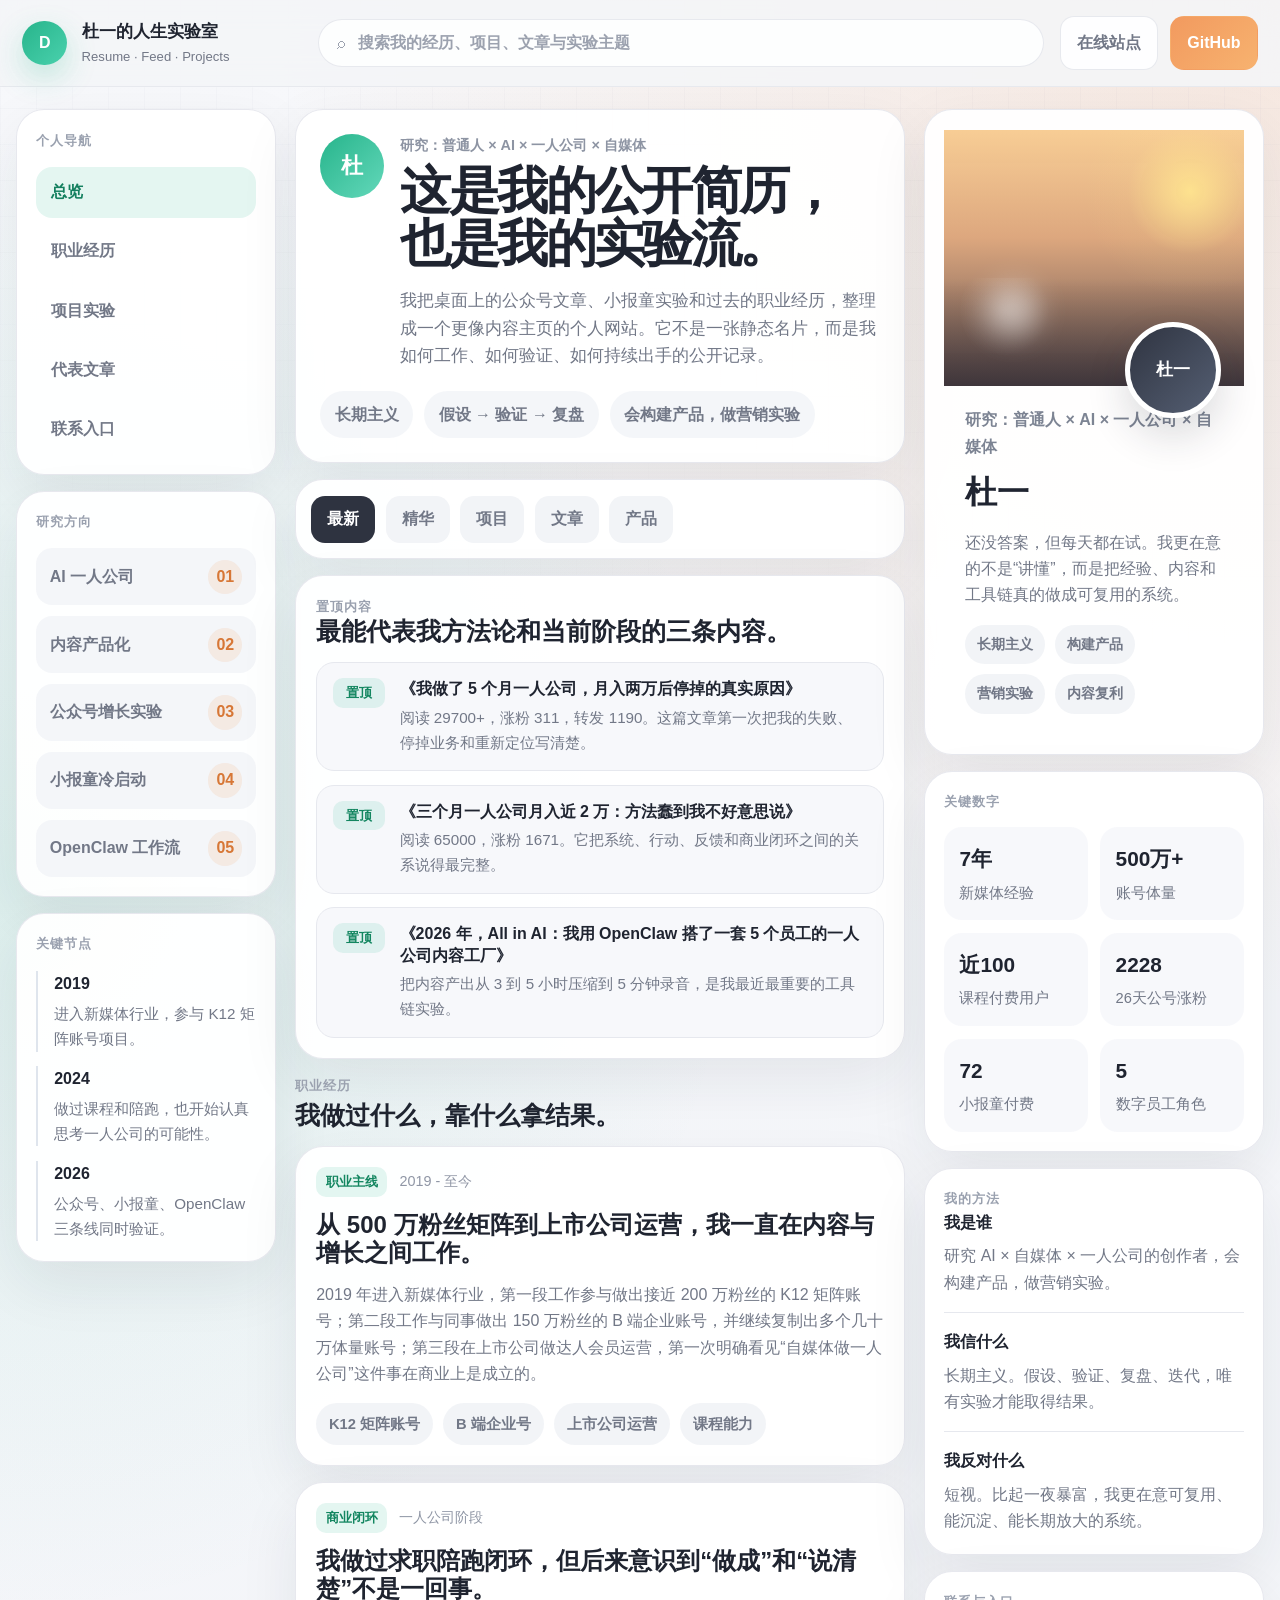
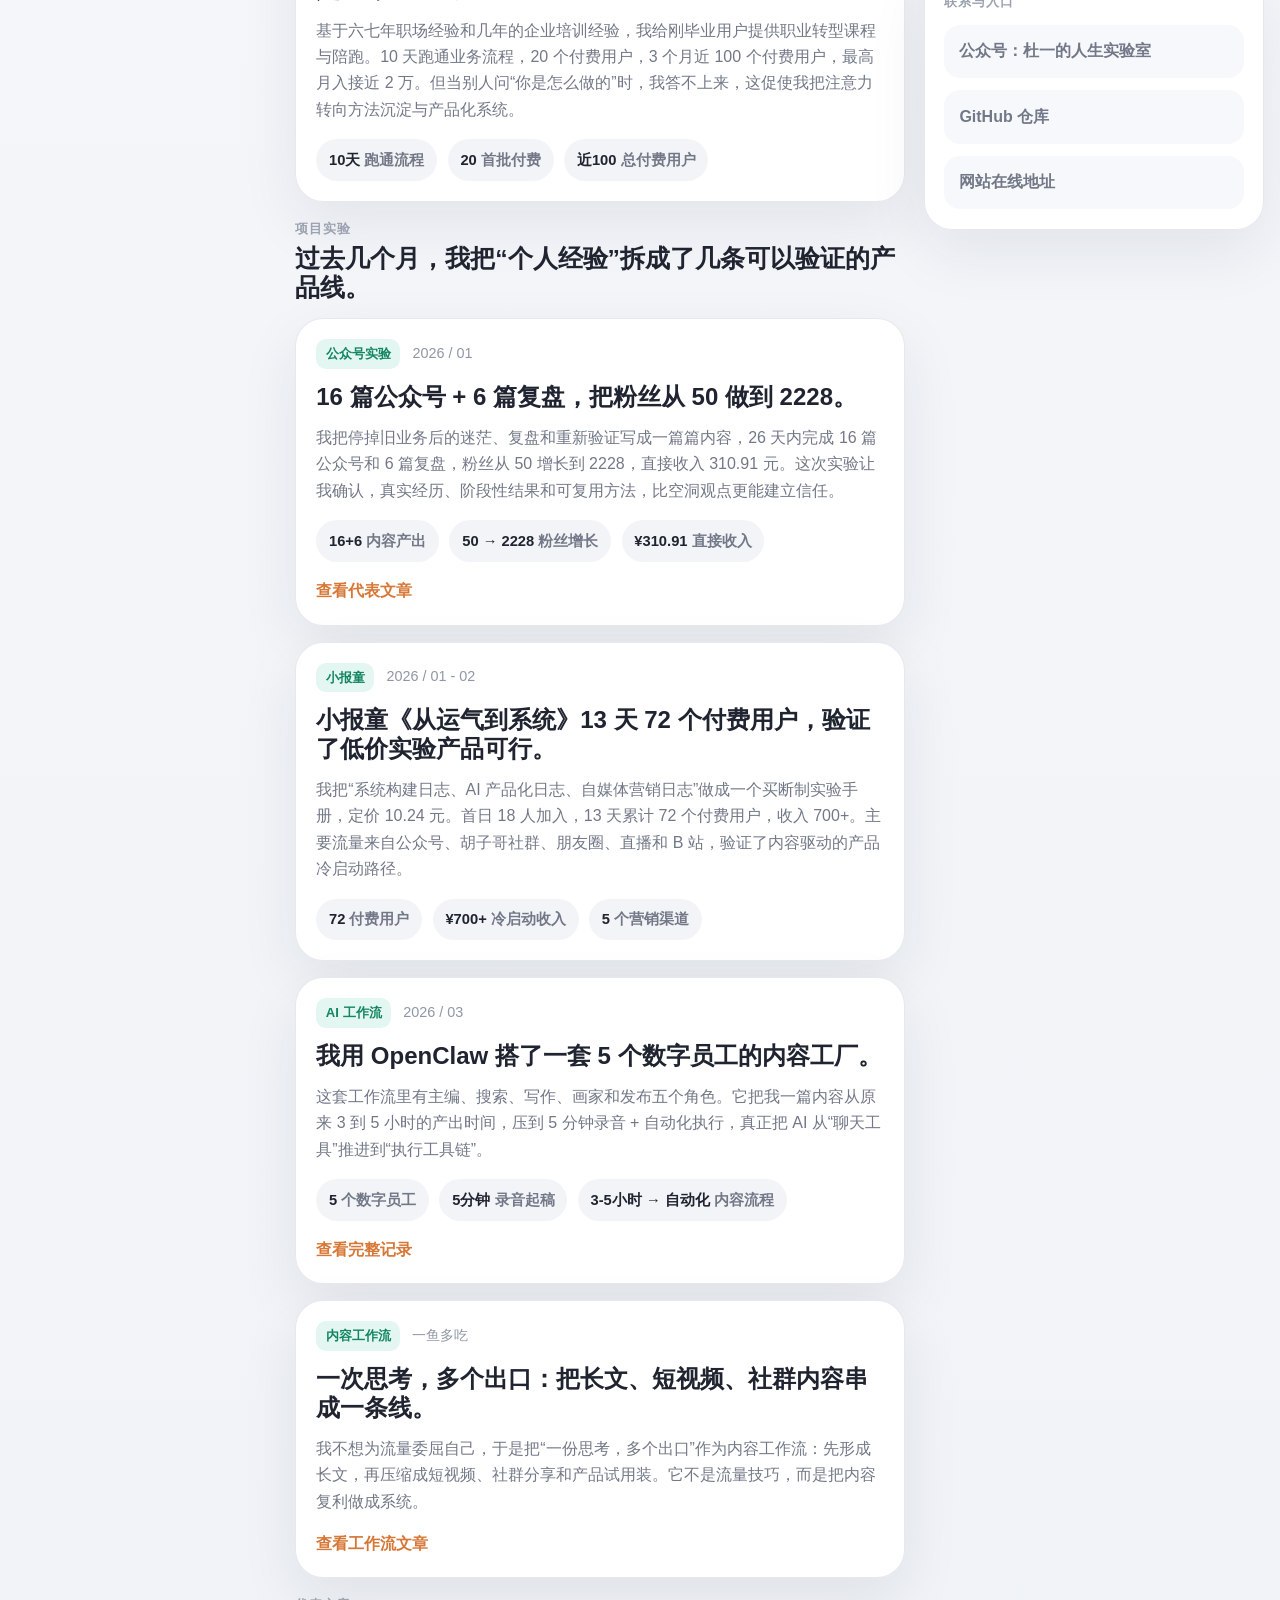
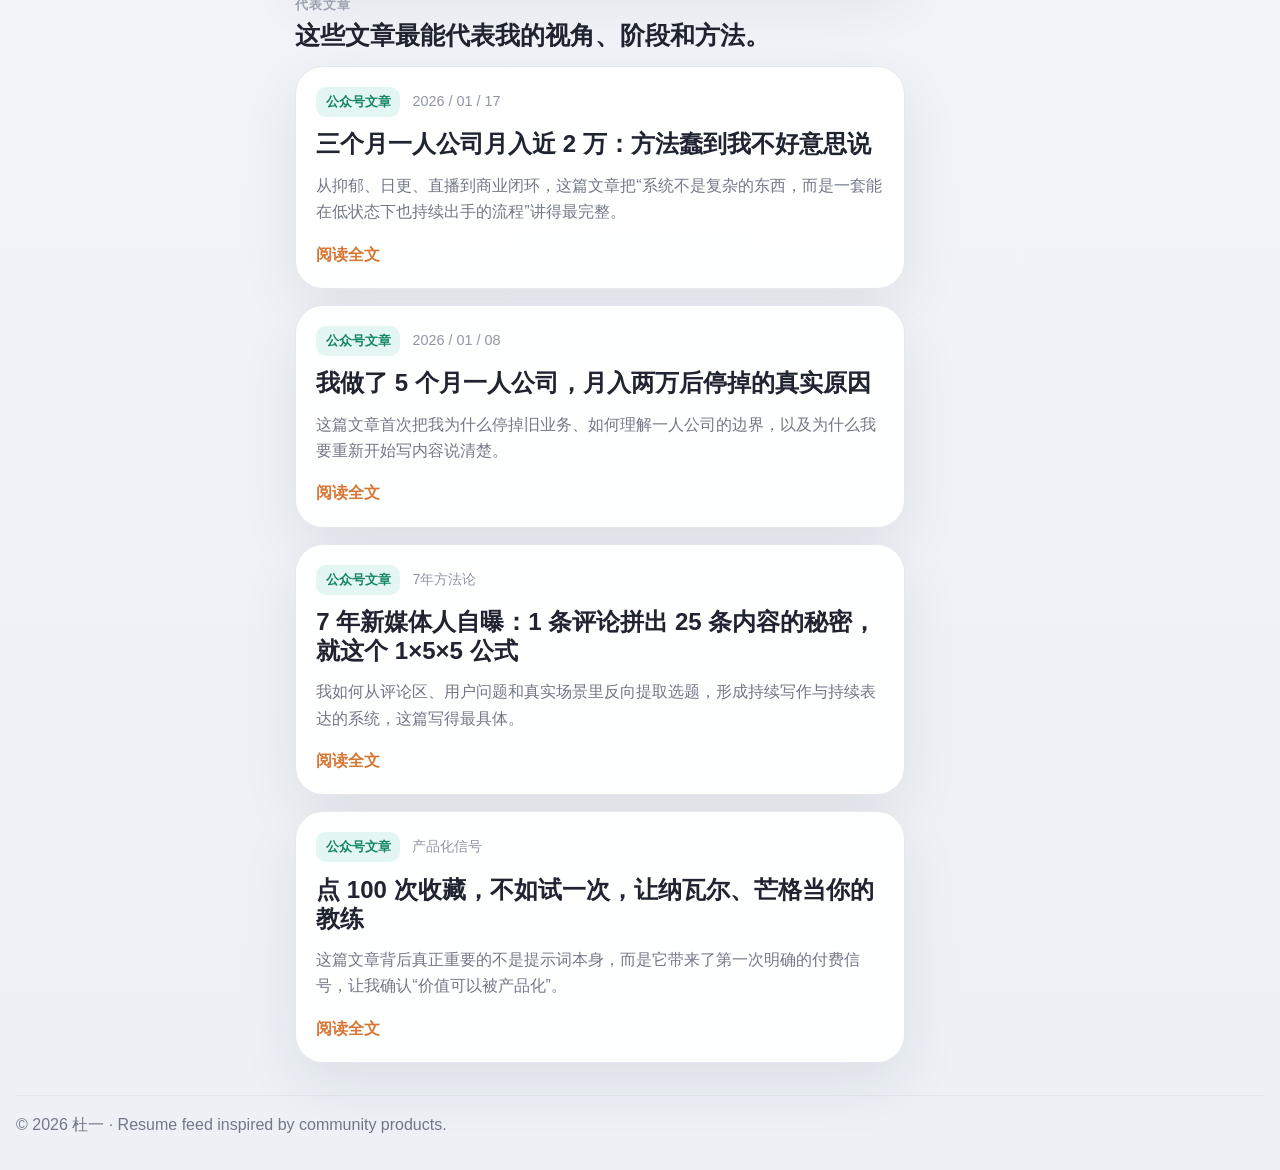
==== index.html @ 991aa6e3 "Fix dead UI interactions" ====
<!DOCTYPE html>
<html lang="zh-CN">
  <head>
    <meta charset="UTF-8" />
    <meta name="viewport" content="width=device-width, initial-scale=1.0" />
    <meta
      name="description"
      content="杜一的个人简历网站：7年新媒体经验，做过500万粉丝矩阵和企业账号，持续研究 AI、自媒体、一人公司与产品化实验。"
    />
    <meta name="theme-color" content="#f4f5f7" />
    <title>杜一 | 个人简历网站</title>
    <link rel="icon" type="image/svg+xml" href="./favicon.svg" />
    <link rel="stylesheet" href="./styles.css" />
  </head>
  <body>
    <div class="site-shell">
      <header class="topbar">
        <a class="brand" href="#overview">
          <span class="brand-mark">D</span>
          <span class="brand-copy">
            <strong>杜一的人生实验室</strong>
            <small>Resume · Feed · Projects</small>
          </span>
        </a>

        <label class="search-shell" for="site-search">
          <span class="search-icon" aria-hidden="true">⌕</span>
          <input
            id="site-search"
            type="search"
            placeholder="搜索我的经历、项目、文章与实验主题"
            aria-label="搜索我的经历、项目、文章与实验主题"
          />
          <button class="search-reset" id="search-reset" type="button" hidden>
            清空
          </button>
        </label>

        <div class="topbar-actions">
          <a
            href="https://a1437707640-ui.github.io/duyi-personal-website/"
            target="_blank"
            rel="noreferrer"
            >在线站点</a
          >
          <a
            href="https://github.com/a1437707640-ui/duyi-personal-website"
            target="_blank"
            rel="noreferrer"
            >GitHub</a
          >
        </div>
      </header>

      <div class="workspace">
        <aside class="sidebar sidebar-left">
          <section class="panel reveal">
            <p class="panel-label">个人导航</p>
            <nav class="side-nav" aria-label="站点导航">
              <a class="sidebar-link is-active" href="#overview">总览</a>
              <a class="sidebar-link" href="#experience">职业经历</a>
              <a class="sidebar-link" href="#projects">项目实验</a>
              <a class="sidebar-link" href="#writing">代表文章</a>
              <a class="sidebar-link" href="#contact">联系入口</a>
            </nav>
          </section>

          <section class="panel reveal">
            <p class="panel-label">研究方向</p>
            <ul class="topic-list">
              <li>
                <button class="topic-button" data-topic-query="AI 一人公司" data-scroll-target="#projects" type="button">
                  <span>AI 一人公司</span><b>01</b>
                </button>
              </li>
              <li>
                <button class="topic-button" data-topic-query="产品化" data-scroll-target="#projects" type="button">
                  <span>内容产品化</span><b>02</b>
                </button>
              </li>
              <li>
                <button class="topic-button" data-topic-query="公众号" data-scroll-target="#projects" type="button">
                  <span>公众号增长实验</span><b>03</b>
                </button>
              </li>
              <li>
                <button class="topic-button" data-topic-query="小报童" data-scroll-target="#projects" type="button">
                  <span>小报童冷启动</span><b>04</b>
                </button>
              </li>
              <li>
                <button class="topic-button" data-topic-query="OpenClaw" data-scroll-target="#projects" type="button">
                  <span>OpenClaw 工作流</span><b>05</b>
                </button>
              </li>
            </ul>
          </section>

          <section class="panel reveal">
            <p class="panel-label">关键节点</p>
            <div class="mini-timeline">
              <article>
                <strong>2019</strong>
                <p>进入新媒体行业，参与 K12 矩阵账号项目。</p>
              </article>
              <article>
                <strong>2024</strong>
                <p>做过课程和陪跑，也开始认真思考一人公司的可能性。</p>
              </article>
              <article>
                <strong>2026</strong>
                <p>公众号、小报童、OpenClaw 三条线同时验证。</p>
              </article>
            </div>
          </section>
        </aside>

        <main class="main-feed">
          <section class="panel composer reveal" id="overview">
            <div class="composer-head">
              <div class="avatar avatar-primary">杜</div>
              <div class="composer-copy">
                <p class="eyebrow">研究：普通人 × AI × 一人公司 × 自媒体</p>
                <h1>这是我的公开简历，也是我的实验流。</h1>
                <p>
                  我把桌面上的公众号文章、小报童实验和过去的职业经历，整理成一个更像内容主页的个人网站。它不是一张静态名片，而是我如何工作、如何验证、如何持续出手的公开记录。
                </p>
              </div>
            </div>

            <div class="composer-toolbar">
              <button class="toolbar-pill" data-quick-query="长期主义" data-scroll-target="#writing" type="button">
                长期主义
              </button>
              <button class="toolbar-pill" data-quick-query="验证" data-scroll-target="#projects" type="button">
                假设 → 验证 → 复盘
              </button>
              <button class="toolbar-pill" data-quick-query="产品" data-scroll-target="#projects" type="button">
                会构建产品，做营销实验
              </button>
            </div>
          </section>

          <section class="panel filter-bar reveal">
            <button class="filter-chip is-active" data-filter-button data-filter="all" type="button">
              最新
            </button>
            <button class="filter-chip" data-filter-button data-filter="featured" type="button">
              精华
            </button>
            <button class="filter-chip" data-filter-button data-filter="project" type="button">
              项目
            </button>
            <button class="filter-chip" data-filter-button data-filter="article" type="button">
              文章
            </button>
            <button class="filter-chip" data-filter-button data-filter="product" type="button">
              产品
            </button>
          </section>

          <section class="panel pinned-board reveal">
            <div class="panel-heading">
              <div>
                <p class="panel-label">置顶内容</p>
                <h2>最能代表我方法论和当前阶段的三条内容。</h2>
              </div>
            </div>

            <div class="pin-list">
              <a
                class="pin-row"
                href="https://mp.weixin.qq.com/s/i9m7jT6T8XKuOSrhxk06pw"
                target="_blank"
                rel="noreferrer"
              >
                <span class="pin-badge">置顶</span>
                <div>
                  <strong>《我做了 5 个月一人公司，月入两万后停掉的真实原因》</strong>
                  <p>阅读 29700+，涨粉 311，转发 1190。这篇文章第一次把我的失败、停掉业务和重新定位写清楚。</p>
                </div>
              </a>

              <a
                class="pin-row"
                href="https://mp.weixin.qq.com/s/xvyIJKt2i-87bAT9lMDu5A"
                target="_blank"
                rel="noreferrer"
              >
                <span class="pin-badge">置顶</span>
                <div>
                  <strong>《三个月一人公司月入近 2 万：方法蠢到我不好意思说》</strong>
                  <p>阅读 65000，涨粉 1671。它把系统、行动、反馈和商业闭环之间的关系说得最完整。</p>
                </div>
              </a>

              <a
                class="pin-row"
                href="https://mp.weixin.qq.com/s/NoUq1mS4khdOkOYky2TxLg"
                target="_blank"
                rel="noreferrer"
              >
                <span class="pin-badge">置顶</span>
                <div>
                  <strong>《2026 年，All in AI：我用 OpenClaw 搭了一套 5 个员工的一人公司内容工厂》</strong>
                  <p>把内容产出从 3 到 5 小时压缩到 5 分钟录音，是我最近最重要的工具链实验。</p>
                </div>
              </a>
            </div>
          </section>

          <section class="feed-group reveal" id="experience">
            <div class="group-heading">
              <p class="panel-label">职业经历</p>
              <h2>我做过什么，靠什么拿结果。</h2>
            </div>

            <article class="panel feed-card" data-track="featured project">
              <div class="feed-meta">
                <span class="feed-type">职业主线</span>
                <span>2019 - 至今</span>
              </div>
              <h3>从 500 万粉丝矩阵到上市公司运营，我一直在内容与增长之间工作。</h3>
              <p>
                2019 年进入新媒体行业，第一段工作参与做出接近 200 万粉丝的 K12 矩阵账号；第二段工作与同事做出 150 万粉丝的 B 端企业账号，并继续复制出多个几十万体量账号；第三段在上市公司做达人会员运营，第一次明确看见“自媒体做一人公司”这件事在商业上是成立的。
              </p>
              <div class="feed-tags">
                <span>K12 矩阵账号</span>
                <span>B 端企业号</span>
                <span>上市公司运营</span>
                <span>课程能力</span>
              </div>
            </article>

            <article class="panel feed-card" data-track="project">
              <div class="feed-meta">
                <span class="feed-type">商业闭环</span>
                <span>一人公司阶段</span>
              </div>
              <h3>我做过求职陪跑闭环，但后来意识到“做成”和“说清楚”不是一回事。</h3>
              <p>
                基于六七年职场经验和几年的企业培训经验，我给刚毕业用户提供职业转型课程与陪跑。10 天跑通业务流程，20 个付费用户，3 个月近 100 个付费用户，最高月入接近 2 万。但当别人问“你是怎么做的”时，我答不上来，这促使我把注意力转向方法沉淀与产品化系统。
              </p>
              <div class="feed-stats">
                <span><strong>10天</strong> 跑通流程</span>
                <span><strong>20</strong> 首批付费</span>
                <span><strong>近100</strong> 总付费用户</span>
              </div>
            </article>
          </section>

          <section class="feed-group reveal" id="projects">
            <div class="group-heading">
              <p class="panel-label">项目实验</p>
              <h2>过去几个月，我把“个人经验”拆成了几条可以验证的产品线。</h2>
            </div>

            <article class="panel feed-card" data-track="featured project article">
              <div class="feed-meta">
                <span class="feed-type">公众号实验</span>
                <span>2026 / 01</span>
              </div>
              <h3>16 篇公众号 + 6 篇复盘，把粉丝从 50 做到 2228。</h3>
              <p>
                我把停掉旧业务后的迷茫、复盘和重新验证写成一篇篇内容，26 天内完成 16 篇公众号和 6 篇复盘，粉丝从 50 增长到 2228，直接收入 310.91 元。这次实验让我确认，真实经历、阶段性结果和可复用方法，比空洞观点更能建立信任。
              </p>
              <div class="feed-stats">
                <span><strong>16+6</strong> 内容产出</span>
                <span><strong>50 → 2228</strong> 粉丝增长</span>
                <span><strong>¥310.91</strong> 直接收入</span>
              </div>
              <a
                class="feed-link"
                href="https://mp.weixin.qq.com/s/i9m7jT6T8XKuOSrhxk06pw"
                target="_blank"
                rel="noreferrer"
                >查看代表文章</a
              >
            </article>

            <article class="panel feed-card" data-track="featured product">
              <div class="feed-meta">
                <span class="feed-type">小报童</span>
                <span>2026 / 01 - 02</span>
              </div>
              <h3>小报童《从运气到系统》13 天 72 个付费用户，验证了低价实验产品可行。</h3>
              <p>
                我把“系统构建日志、AI 产品化日志、自媒体营销日志”做成一个买断制实验手册，定价 10.24 元。首日 18 人加入，13 天累计 72 个付费用户，收入 700+。主要流量来自公众号、胡子哥社群、朋友圈、直播和 B 站，验证了内容驱动的产品冷启动路径。
              </p>
              <div class="feed-stats">
                <span><strong>72</strong> 付费用户</span>
                <span><strong>¥700+</strong> 冷启动收入</span>
                <span><strong>5</strong> 个营销渠道</span>
              </div>
            </article>

            <article class="panel feed-card" data-track="featured project article">
              <div class="feed-meta">
                <span class="feed-type">AI 工作流</span>
                <span>2026 / 03</span>
              </div>
              <h3>我用 OpenClaw 搭了一套 5 个数字员工的内容工厂。</h3>
              <p>
                这套工作流里有主编、搜索、写作、画家和发布五个角色。它把我一篇内容从原来 3 到 5 小时的产出时间，压到 5 分钟录音 + 自动化执行，真正把 AI 从“聊天工具”推进到“执行工具链”。
              </p>
              <div class="feed-stats">
                <span><strong>5</strong> 个数字员工</span>
                <span><strong>5分钟</strong> 录音起稿</span>
                <span><strong>3-5小时 → 自动化</strong> 内容流程</span>
              </div>
              <a
                class="feed-link"
                href="https://mp.weixin.qq.com/s/NoUq1mS4khdOkOYky2TxLg"
                target="_blank"
                rel="noreferrer"
                >查看完整记录</a
              >
            </article>

            <article class="panel feed-card" data-track="project product article">
              <div class="feed-meta">
                <span class="feed-type">内容工作流</span>
                <span>一鱼多吃</span>
              </div>
              <h3>一次思考，多个出口：把长文、短视频、社群内容串成一条线。</h3>
              <p>
                我不想为流量委屈自己，于是把“一份思考，多个出口”作为内容工作流：先形成长文，再压缩成短视频、社群分享和产品试用装。它不是流量技巧，而是把内容复利做成系统。
              </p>
              <a
                class="feed-link"
                href="https://mp.weixin.qq.com/s/sfV489cPSneJwArecllS1g"
                target="_blank"
                rel="noreferrer"
                >查看工作流文章</a
              >
            </article>
          </section>

          <section class="feed-group reveal" id="writing">
            <div class="group-heading">
              <p class="panel-label">代表文章</p>
              <h2>这些文章最能代表我的视角、阶段和方法。</h2>
            </div>

            <article class="panel feed-card" data-track="featured article">
              <div class="feed-meta">
                <span class="feed-type">公众号文章</span>
                <span>2026 / 01 / 17</span>
              </div>
              <h3>三个月一人公司月入近 2 万：方法蠢到我不好意思说</h3>
              <p>
                从抑郁、日更、直播到商业闭环，这篇文章把“系统不是复杂的东西，而是一套能在低状态下也持续出手的流程”讲得最完整。
              </p>
              <a
                class="feed-link"
                href="https://mp.weixin.qq.com/s/xvyIJKt2i-87bAT9lMDu5A"
                target="_blank"
                rel="noreferrer"
                >阅读全文</a
              >
            </article>

            <article class="panel feed-card" data-track="article">
              <div class="feed-meta">
                <span class="feed-type">公众号文章</span>
                <span>2026 / 01 / 08</span>
              </div>
              <h3>我做了 5 个月一人公司，月入两万后停掉的真实原因</h3>
              <p>
                这篇文章首次把我为什么停掉旧业务、如何理解一人公司的边界，以及为什么我要重新开始写内容说清楚。
              </p>
              <a
                class="feed-link"
                href="https://mp.weixin.qq.com/s/i9m7jT6T8XKuOSrhxk06pw"
                target="_blank"
                rel="noreferrer"
                >阅读全文</a
              >
            </article>

            <article class="panel feed-card" data-track="article">
              <div class="feed-meta">
                <span class="feed-type">公众号文章</span>
                <span>7年方法论</span>
              </div>
              <h3>7 年新媒体人自曝：1 条评论拼出 25 条内容的秘密，就这个 1×5×5 公式</h3>
              <p>
                我如何从评论区、用户问题和真实场景里反向提取选题，形成持续写作与持续表达的系统，这篇写得最具体。
              </p>
              <a
                class="feed-link"
                href="https://mp.weixin.qq.com/s/Zw93iHwdf8JWBwF7Q0izQw"
                target="_blank"
                rel="noreferrer"
                >阅读全文</a
              >
            </article>

            <article class="panel feed-card" data-track="article product">
              <div class="feed-meta">
                <span class="feed-type">公众号文章</span>
                <span>产品化信号</span>
              </div>
              <h3>点 100 次收藏，不如试一次，让纳瓦尔、芒格当你的教练</h3>
              <p>
                这篇文章背后真正重要的不是提示词本身，而是它带来了第一次明确的付费信号，让我确认“价值可以被产品化”。
              </p>
              <a
                class="feed-link"
                href="https://mp.weixin.qq.com/s/RF3PVa05q0oej2JQ-hs0RA"
                target="_blank"
                rel="noreferrer"
                >阅读全文</a
              >
            </article>
          </section>
        </main>

        <aside class="sidebar sidebar-right">
          <section class="panel profile-card reveal">
            <div class="profile-cover">
              <div class="cover-glow"></div>
              <div class="cover-avatar">杜一</div>
            </div>

            <div class="profile-body">
              <p class="profile-meta">研究：普通人 × AI × 一人公司 × 自媒体</p>
              <h2>杜一</h2>
              <p class="profile-summary">
                还没答案，但每天都在试。我更在意的不是“讲懂”，而是把经验、内容和工具链真的做成可复用的系统。
              </p>

              <div class="profile-tags">
                <span>长期主义</span>
                <span>构建产品</span>
                <span>营销实验</span>
                <span>内容复利</span>
              </div>
            </div>
          </section>

          <section class="panel stats-card reveal">
            <p class="panel-label">关键数字</p>
            <div class="stats-grid">
              <article>
                <strong>7年</strong>
                <span>新媒体经验</span>
              </article>
              <article>
                <strong>500万+</strong>
                <span>账号体量</span>
              </article>
              <article>
                <strong>近100</strong>
                <span>课程付费用户</span>
              </article>
              <article>
                <strong>2228</strong>
                <span>26天公号涨粉</span>
              </article>
              <article>
                <strong>72</strong>
                <span>小报童付费</span>
              </article>
              <article>
                <strong>5</strong>
                <span>数字员工角色</span>
              </article>
            </div>
          </section>

          <section class="panel values-card reveal">
            <p class="panel-label">我的方法</p>
            <div class="value-item">
              <strong>我是谁</strong>
              <p>研究 AI × 自媒体 × 一人公司的创作者，会构建产品，做营销实验。</p>
            </div>
            <div class="value-item">
              <strong>我信什么</strong>
              <p>长期主义。假设、验证、复盘、迭代，唯有实验才能取得结果。</p>
            </div>
            <div class="value-item">
              <strong>我反对什么</strong>
              <p>短视。比起一夜暴富，我更在意可复用、能沉淀、能长期放大的系统。</p>
            </div>
          </section>

          <section class="panel links-card reveal" id="contact">
            <p class="panel-label">联系与入口</p>
            <a
              href="https://mp.weixin.qq.com/s/xvyIJKt2i-87bAT9lMDu5A"
              target="_blank"
              rel="noreferrer"
              >公众号：杜一的人生实验室</a
            >
            <a href="https://github.com/a1437707640-ui/duyi-personal-website" target="_blank" rel="noreferrer"
              >GitHub 仓库</a
            >
            <a
              href="https://a1437707640-ui.github.io/duyi-personal-website/"
              target="_blank"
              rel="noreferrer"
              >网站在线地址</a
            >
          </section>
        </aside>
      </div>

      <footer class="site-footer">
        <p>© <span id="year"></span> 杜一 · Resume feed inspired by community products.</p>
      </footer>
    </div>

    <script src="./script.js"></script>
  </body>
  </html>
---- styles.css ----
:root {
  --bg: #f4f5f7;
  --bg-soft: #eef1f5;
  --panel: rgba(255, 255, 255, 0.94);
  --panel-strong: #ffffff;
  --text: #1f2430;
  --muted: #727887;
  --line: #e6e8ee;
  --brand: #27b48b;
  --brand-soft: rgba(39, 180, 139, 0.12);
  --accent: #f29a5f;
  --accent-soft: rgba(242, 154, 95, 0.14);
  --shadow: 0 22px 60px rgba(31, 36, 48, 0.08);
  --radius-xl: 28px;
  --radius-lg: 22px;
  --radius-md: 18px;
  --radius-sm: 14px;
  --max-width: 1480px;
}

* {
  box-sizing: border-box;
}

html {
  scroll-behavior: smooth;
}

body {
  margin: 0;
  min-width: 320px;
  background:
    radial-gradient(circle at top right, rgba(242, 154, 95, 0.18), transparent 22%),
    radial-gradient(circle at left 20%, rgba(39, 180, 139, 0.12), transparent 20%),
    linear-gradient(180deg, #f7f8fb 0%, #f2f4f8 58%, #edf1f6 100%);
  color: var(--text);
  font-family: "Avenir Next", "PingFang SC", "Hiragino Sans GB", "Microsoft YaHei", sans-serif;
  line-height: 1.65;
}

body::before {
  content: "";
  position: fixed;
  inset: 0;
  background-image:
    linear-gradient(rgba(146, 155, 171, 0.06) 1px, transparent 1px),
    linear-gradient(90deg, rgba(146, 155, 171, 0.06) 1px, transparent 1px);
  background-size: 36px 36px;
  mask-image: linear-gradient(180deg, rgba(0, 0, 0, 0.7), transparent 75%);
  pointer-events: none;
}

a {
  color: inherit;
  text-decoration: none;
}

h1,
h2,
h3,
p {
  margin: 0;
}

.site-shell {
  position: relative;
}

.topbar {
  position: sticky;
  top: 0;
  z-index: 40;
  display: grid;
  grid-template-columns: 280px minmax(0, 1fr) auto;
  align-items: center;
  gap: 1rem;
  padding: 1rem 1.4rem;
  border-bottom: 1px solid rgba(230, 232, 238, 0.9);
  background: rgba(244, 245, 247, 0.88);
  backdrop-filter: blur(20px);
}

.brand {
  display: inline-flex;
  align-items: center;
  gap: 0.9rem;
}

.brand-mark {
  display: grid;
  place-items: center;
  width: 2.8rem;
  height: 2.8rem;
  border-radius: 50%;
  background: linear-gradient(135deg, var(--brand), #4ad1ad);
  color: white;
  font-weight: 900;
  box-shadow: 0 12px 30px rgba(39, 180, 139, 0.26);
}

.brand-copy {
  display: grid;
}

.brand-copy strong {
  font-size: 1.05rem;
}

.brand-copy small {
  color: var(--muted);
  font-size: 0.82rem;
}

.search-shell {
  min-height: 3rem;
  display: flex;
  align-items: center;
  gap: 0.7rem;
  padding: 0 1.1rem;
  border-radius: 999px;
  border: 1px solid rgba(230, 232, 238, 0.95);
  background: rgba(255, 255, 255, 0.86);
}

.search-icon {
  color: #9ca2af;
  font-size: 1rem;
}

.search-shell input {
  width: 100%;
  min-width: 0;
  border: 0;
  outline: 0;
  background: transparent;
  color: var(--text);
  font: inherit;
  font-weight: 600;
}

.search-shell input::placeholder {
  color: #9ca2af;
}

.search-reset {
  padding: 0.45rem 0.7rem;
  border: 0;
  border-radius: 999px;
  background: var(--accent-soft);
  color: #d77736;
  cursor: pointer;
  font: inherit;
  font-size: 0.82rem;
  font-weight: 800;
}

.topbar-actions {
  display: inline-flex;
  align-items: center;
  gap: 0.75rem;
}

.topbar-actions a {
  padding: 0.8rem 1rem;
  border-radius: 14px;
  border: 1px solid rgba(230, 232, 238, 0.95);
  background: rgba(255, 255, 255, 0.9);
  color: var(--muted);
  font-weight: 700;
}

.topbar-actions a:last-child {
  background: linear-gradient(135deg, var(--accent), #f7b26f);
  color: white;
  border-color: transparent;
}

.workspace,
.site-footer {
  width: min(calc(100% - 2rem), var(--max-width));
  margin: 0 auto;
}

.workspace {
  display: grid;
  grid-template-columns: 260px minmax(0, 1fr) 340px;
  gap: 1.2rem;
  padding: 1.4rem 0 2rem;
  align-items: start;
}

.sidebar {
  display: grid;
  gap: 1rem;
  position: sticky;
  top: 5.9rem;
}

.main-feed {
  display: grid;
  gap: 1rem;
}

.panel {
  border: 1px solid rgba(230, 232, 238, 0.96);
  background: var(--panel);
  box-shadow: var(--shadow);
  border-radius: var(--radius-xl);
}

.panel-label {
  color: #9aa1af;
  font-size: 0.82rem;
  font-weight: 800;
  letter-spacing: 0.08em;
  text-transform: uppercase;
}

.side-nav {
  display: grid;
  gap: 0.55rem;
  margin-top: 1rem;
}

.sidebar-link {
  display: flex;
  align-items: center;
  min-height: 3rem;
  padding: 0.75rem 0.95rem;
  border-radius: 16px;
  color: var(--muted);
  font-weight: 700;
  transition: background-color 180ms ease, color 180ms ease;
}

.sidebar-link:hover,
.sidebar-link.is-active {
  background: var(--brand-soft);
  color: #14805f;
}

.sidebar .panel {
  padding: 1.2rem;
}

.topic-list {
  display: grid;
  gap: 0.7rem;
  padding: 0;
  margin: 1rem 0 0;
  list-style: none;
}

.topic-list li {
  display: block;
}

.topic-button {
  width: 100%;
  display: flex;
  align-items: center;
  justify-content: space-between;
  gap: 0.6rem;
  padding: 0.7rem 0.85rem;
  border: 0;
  border-radius: 16px;
  background: rgba(244, 246, 249, 0.95);
  color: var(--muted);
  cursor: pointer;
  font: inherit;
  font-weight: 700;
  text-align: left;
  transition: background-color 180ms ease, color 180ms ease, transform 180ms ease;
}

.topic-button:hover {
  background: var(--brand-soft);
  color: #14805f;
  transform: translateY(-1px);
}

.topic-button b {
  min-width: 2rem;
  text-align: center;
  padding: 0.25rem 0.5rem;
  border-radius: 999px;
  background: var(--accent-soft);
  color: #d77736;
}

.mini-timeline {
  display: grid;
  gap: 0.9rem;
  margin-top: 1rem;
}

.mini-timeline article {
  padding-left: 1rem;
  border-left: 2px solid #dfe5ed;
}

.mini-timeline strong {
  display: block;
  color: var(--text);
}

.mini-timeline p {
  margin-top: 0.25rem;
  color: var(--muted);
  font-size: 0.95rem;
}

.composer {
  padding: 1.5rem;
}

.composer-head {
  display: grid;
  grid-template-columns: auto 1fr;
  gap: 1rem;
  align-items: start;
}

.avatar {
  display: grid;
  place-items: center;
  border-radius: 50%;
  flex: none;
}

.avatar-primary {
  width: 4rem;
  height: 4rem;
  background: linear-gradient(135deg, var(--brand), #63d8ba);
  color: white;
  font-size: 1.4rem;
  font-weight: 900;
}

.eyebrow {
  color: #8d94a3;
  font-size: 0.9rem;
  font-weight: 700;
}

.composer-copy h1 {
  margin-top: 0.35rem;
  font-size: clamp(2rem, 4vw, 3.25rem);
  line-height: 1.05;
  letter-spacing: -0.05em;
}

.composer-copy p:last-child {
  margin-top: 1rem;
  max-width: 56rem;
  color: var(--muted);
  font-size: 1.04rem;
}

.composer-toolbar {
  display: flex;
  flex-wrap: wrap;
  gap: 0.7rem;
  margin-top: 1.35rem;
}

.toolbar-pill {
  padding: 0.65rem 0.9rem;
  border: 0;
  border-radius: 999px;
  background: rgba(244, 246, 249, 0.95);
  color: var(--muted);
  cursor: pointer;
  font: inherit;
  font-weight: 700;
  transition: background-color 180ms ease, color 180ms ease, transform 180ms ease;
}

.toolbar-pill:hover {
  background: var(--accent-soft);
  color: #d77736;
  transform: translateY(-1px);
}

.filter-bar {
  display: flex;
  flex-wrap: wrap;
  gap: 0.65rem;
  padding: 0.95rem;
}

.filter-chip {
  min-height: 2.8rem;
  padding: 0.65rem 1rem;
  border: 0;
  border-radius: 14px;
  background: rgba(242, 244, 247, 1);
  color: var(--muted);
  cursor: pointer;
  font: inherit;
  font-weight: 800;
}

.filter-chip.is-active {
  background: #2e3340;
  color: white;
}

.pinned-board,
.feed-group {
  padding: 1.25rem;
}

.panel-heading,
.group-heading {
  display: grid;
  gap: 0.35rem;
}

.panel-heading h2,
.group-heading h2 {
  font-size: 1.55rem;
  line-height: 1.15;
}

.pin-list {
  display: grid;
  gap: 0.85rem;
  margin-top: 1rem;
}

.pin-row {
  display: grid;
  grid-template-columns: auto 1fr;
  gap: 0.9rem;
  align-items: start;
  padding: 0.95rem 1rem;
  border-radius: 18px;
  background: rgba(247, 248, 251, 0.96);
  border: 1px solid var(--line);
  transition: border-color 180ms ease, transform 180ms ease, box-shadow 180ms ease;
}

.pin-row:hover {
  border-color: rgba(39, 180, 139, 0.28);
  box-shadow: 0 16px 35px rgba(31, 36, 48, 0.08);
  transform: translateY(-1px);
}

.pin-row strong {
  display: block;
  margin-bottom: 0.3rem;
  line-height: 1.35;
}

.pin-row p {
  color: var(--muted);
  font-size: 0.95rem;
}

.pin-badge,
.feed-type {
  display: inline-flex;
  align-items: center;
  justify-content: center;
  min-width: 3.25rem;
  padding: 0.25rem 0.6rem;
  border-radius: 10px;
  background: var(--brand-soft);
  color: #138660;
  font-size: 0.82rem;
  font-weight: 800;
}

.feed-group {
  display: grid;
  gap: 1rem;
  padding: 0;
  background: none;
  border: 0;
  box-shadow: none;
}

.feed-card {
  padding: 1.25rem;
}

.feed-meta {
  display: flex;
  flex-wrap: wrap;
  align-items: center;
  gap: 0.75rem;
  color: #8f96a5;
  font-size: 0.9rem;
}

.feed-card h3 {
  margin-top: 0.85rem;
  font-size: 1.5rem;
  line-height: 1.2;
}

.feed-card p {
  margin-top: 0.85rem;
  color: var(--muted);
}

.feed-tags,
.feed-stats {
  display: flex;
  flex-wrap: wrap;
  gap: 0.65rem;
  margin-top: 1rem;
}

.feed-tags span,
.feed-stats span {
  padding: 0.55rem 0.8rem;
  border-radius: 999px;
  background: rgba(242, 244, 247, 0.98);
  color: var(--muted);
  font-size: 0.92rem;
  font-weight: 700;
}

.feed-stats strong {
  color: var(--text);
}

.feed-link {
  display: inline-flex;
  margin-top: 1rem;
  color: #d77736;
  font-weight: 800;
}

.profile-card {
  overflow: hidden;
}

.profile-cover {
  position: relative;
  height: 16rem;
  background:
    radial-gradient(circle at 82% 24%, rgba(255, 228, 143, 0.95), rgba(255, 228, 143, 0.08) 20%, transparent 34%),
    linear-gradient(180deg, rgba(247, 201, 140, 0.92), rgba(215, 152, 104, 0.85) 42%, rgba(90, 74, 76, 1) 100%);
}

.profile-cover::before {
  content: "";
  position: absolute;
  inset: auto 0 0;
  height: 42%;
  background:
    radial-gradient(circle at 20% 30%, rgba(255, 255, 255, 0.16), transparent 18%),
    linear-gradient(180deg, transparent 0%, rgba(24, 25, 35, 0.42) 100%);
}

.cover-glow {
  position: absolute;
  inset: auto auto 2.2rem 1.8rem;
  width: 5rem;
  height: 5rem;
  border-radius: 50%;
  background: radial-gradient(circle, rgba(255, 255, 255, 0.62), transparent 66%);
  filter: blur(12px);
}

.cover-avatar {
  position: absolute;
  right: 1.4rem;
  bottom: -2rem;
  display: grid;
  place-items: center;
  width: 6rem;
  height: 6rem;
  border-radius: 50%;
  background: linear-gradient(135deg, #2f3441, #555f73);
  color: white;
  font-size: 1.05rem;
  font-weight: 900;
  border: 5px solid white;
  box-shadow: 0 18px 40px rgba(31, 36, 48, 0.16);
}

.profile-body {
  padding: 1.35rem 1.3rem 1.3rem;
}

.profile-meta {
  color: #7d8493;
  font-weight: 700;
}

.profile-body h2 {
  margin-top: 0.35rem;
  font-size: 2rem;
}

.profile-summary {
  margin-top: 0.7rem;
  color: var(--muted);
}

.profile-tags {
  display: flex;
  flex-wrap: wrap;
  gap: 0.6rem;
  margin-top: 1rem;
}

.profile-tags span {
  padding: 0.5rem 0.75rem;
  border-radius: 999px;
  background: rgba(242, 244, 247, 0.98);
  color: var(--muted);
  font-size: 0.9rem;
  font-weight: 700;
}

.stats-card,
.values-card,
.links-card {
  padding: 1.2rem;
}

.stats-grid {
  display: grid;
  grid-template-columns: repeat(2, 1fr);
  gap: 0.8rem;
  margin-top: 0.9rem;
}

.stats-grid article {
  padding: 0.95rem;
  border-radius: 18px;
  background: rgba(247, 248, 251, 0.96);
}

.stats-grid strong {
  display: block;
  font-size: 1.3rem;
}

.stats-grid span {
  display: block;
  margin-top: 0.25rem;
  color: var(--muted);
  font-size: 0.92rem;
}

.value-item + .value-item {
  margin-top: 1rem;
  padding-top: 1rem;
  border-top: 1px solid var(--line);
}

.value-item strong {
  display: block;
}

.value-item p {
  margin-top: 0.45rem;
  color: var(--muted);
}

.links-card {
  display: grid;
  gap: 0.75rem;
}

.links-card a {
  display: inline-flex;
  align-items: center;
  min-height: 3rem;
  padding: 0.85rem 0.95rem;
  border-radius: 16px;
  background: rgba(247, 248, 251, 0.96);
  color: var(--muted);
  font-weight: 700;
}

.site-footer {
  padding: 0 0 2rem;
}

.site-footer p {
  margin: 0;
  padding-top: 1rem;
  border-top: 1px solid rgba(230, 232, 238, 0.96);
  color: var(--muted);
}

.feed-card[hidden],
.feed-group[hidden] {
  display: none;
}

.js-ready .reveal {
  opacity: 0;
  transform: translateY(20px);
  transition: opacity 520ms ease, transform 520ms ease;
}

.js-ready .reveal.is-visible {
  opacity: 1;
  transform: translateY(0);
}

@media (prefers-reduced-motion: reduce) {
  html {
    scroll-behavior: auto;
  }

  .js-ready .reveal,
  .sidebar-link,
  .filter-chip,
  .topic-button,
  .toolbar-pill,
  .pin-row {
    transition: none;
    transform: none;
  }
}

@media (max-width: 1240px) {
  .workspace {
    grid-template-columns: 230px minmax(0, 1fr) 300px;
  }
}

@media (max-width: 1080px) {
  .workspace {
    grid-template-columns: 1fr;
  }

  .sidebar {
    position: static;
  }

  .sidebar-left {
    order: 2;
  }

  .main-feed {
    order: 1;
  }

  .sidebar-right {
    order: 3;
  }
}

@media (max-width: 760px) {
  .topbar {
    grid-template-columns: 1fr;
  }

  .topbar-actions {
    flex-wrap: wrap;
  }

  .workspace,
  .site-footer {
    width: min(calc(100% - 1rem), var(--max-width));
  }

  .composer-head {
    grid-template-columns: 1fr;
  }

  .stats-grid {
    grid-template-columns: 1fr;
  }

  .filter-bar {
    overflow-x: auto;
    flex-wrap: nowrap;
  }

  .pin-row {
    grid-template-columns: 1fr;
  }
}
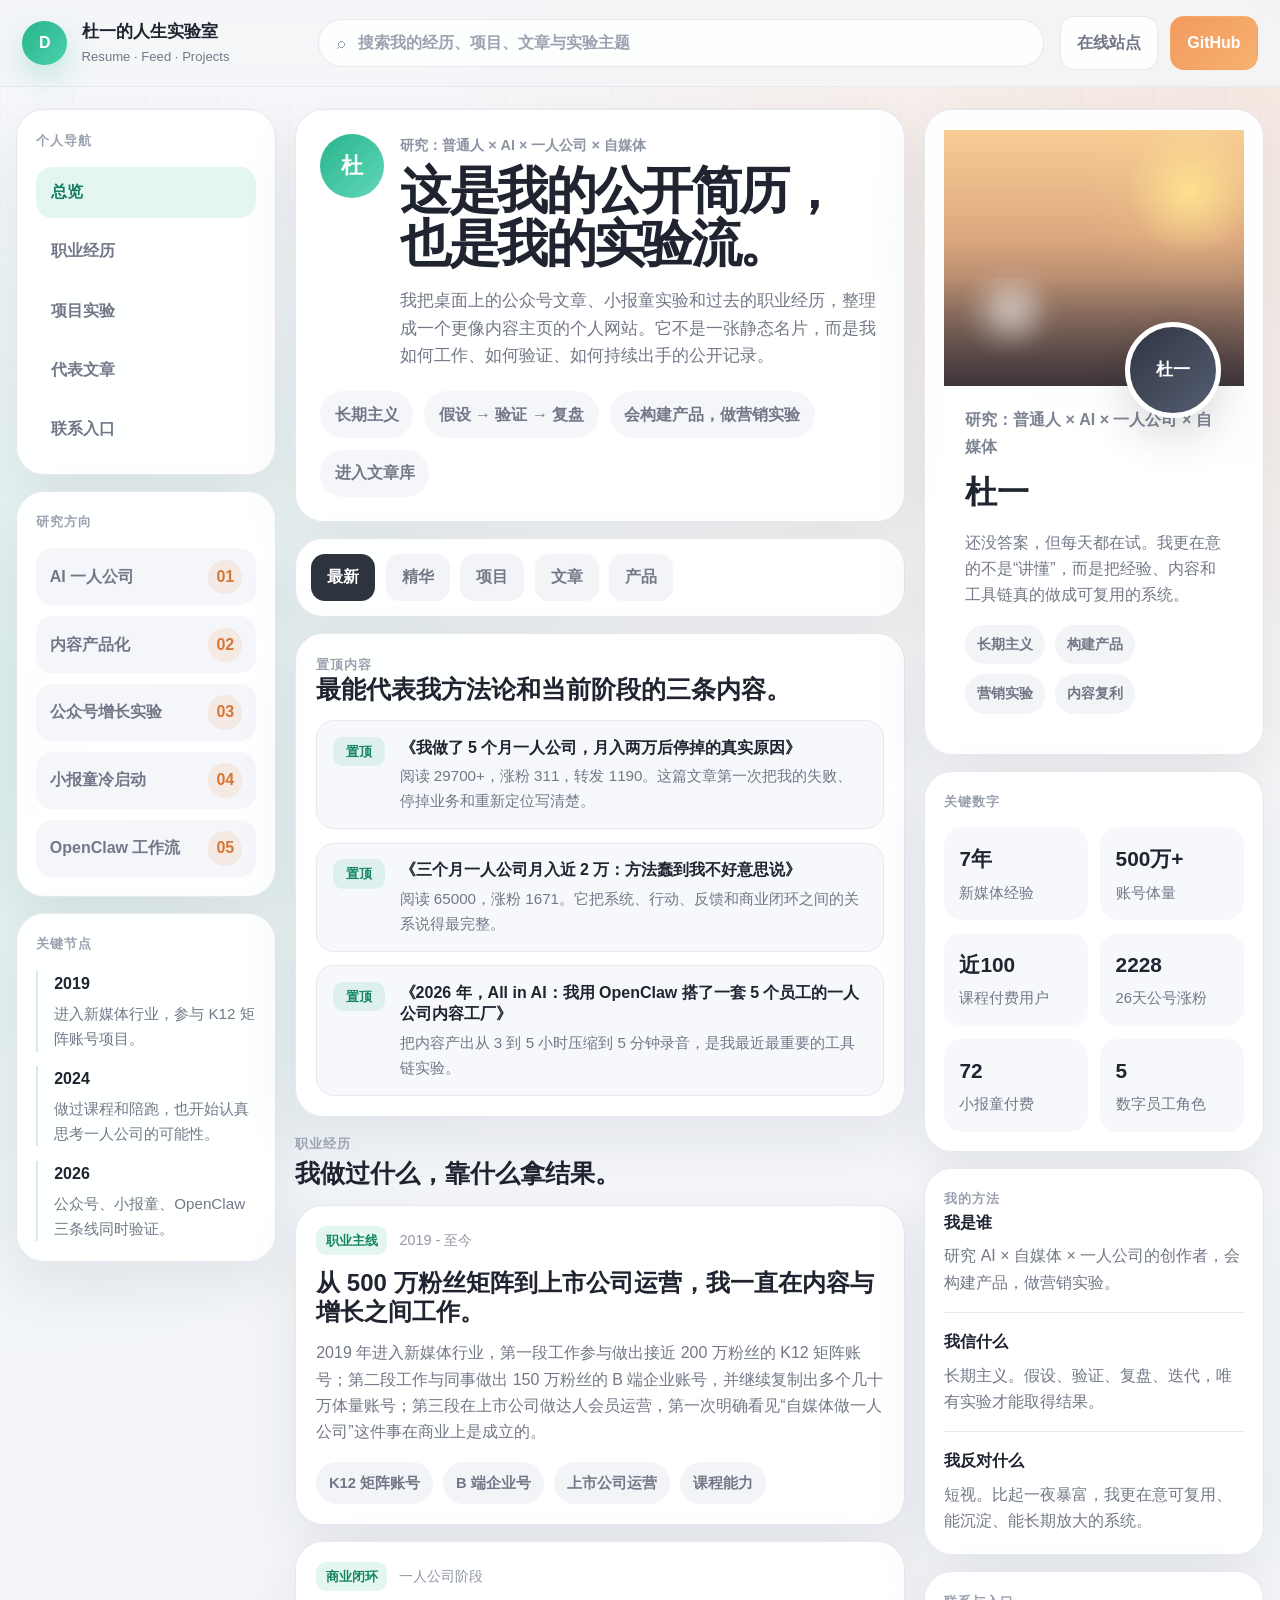
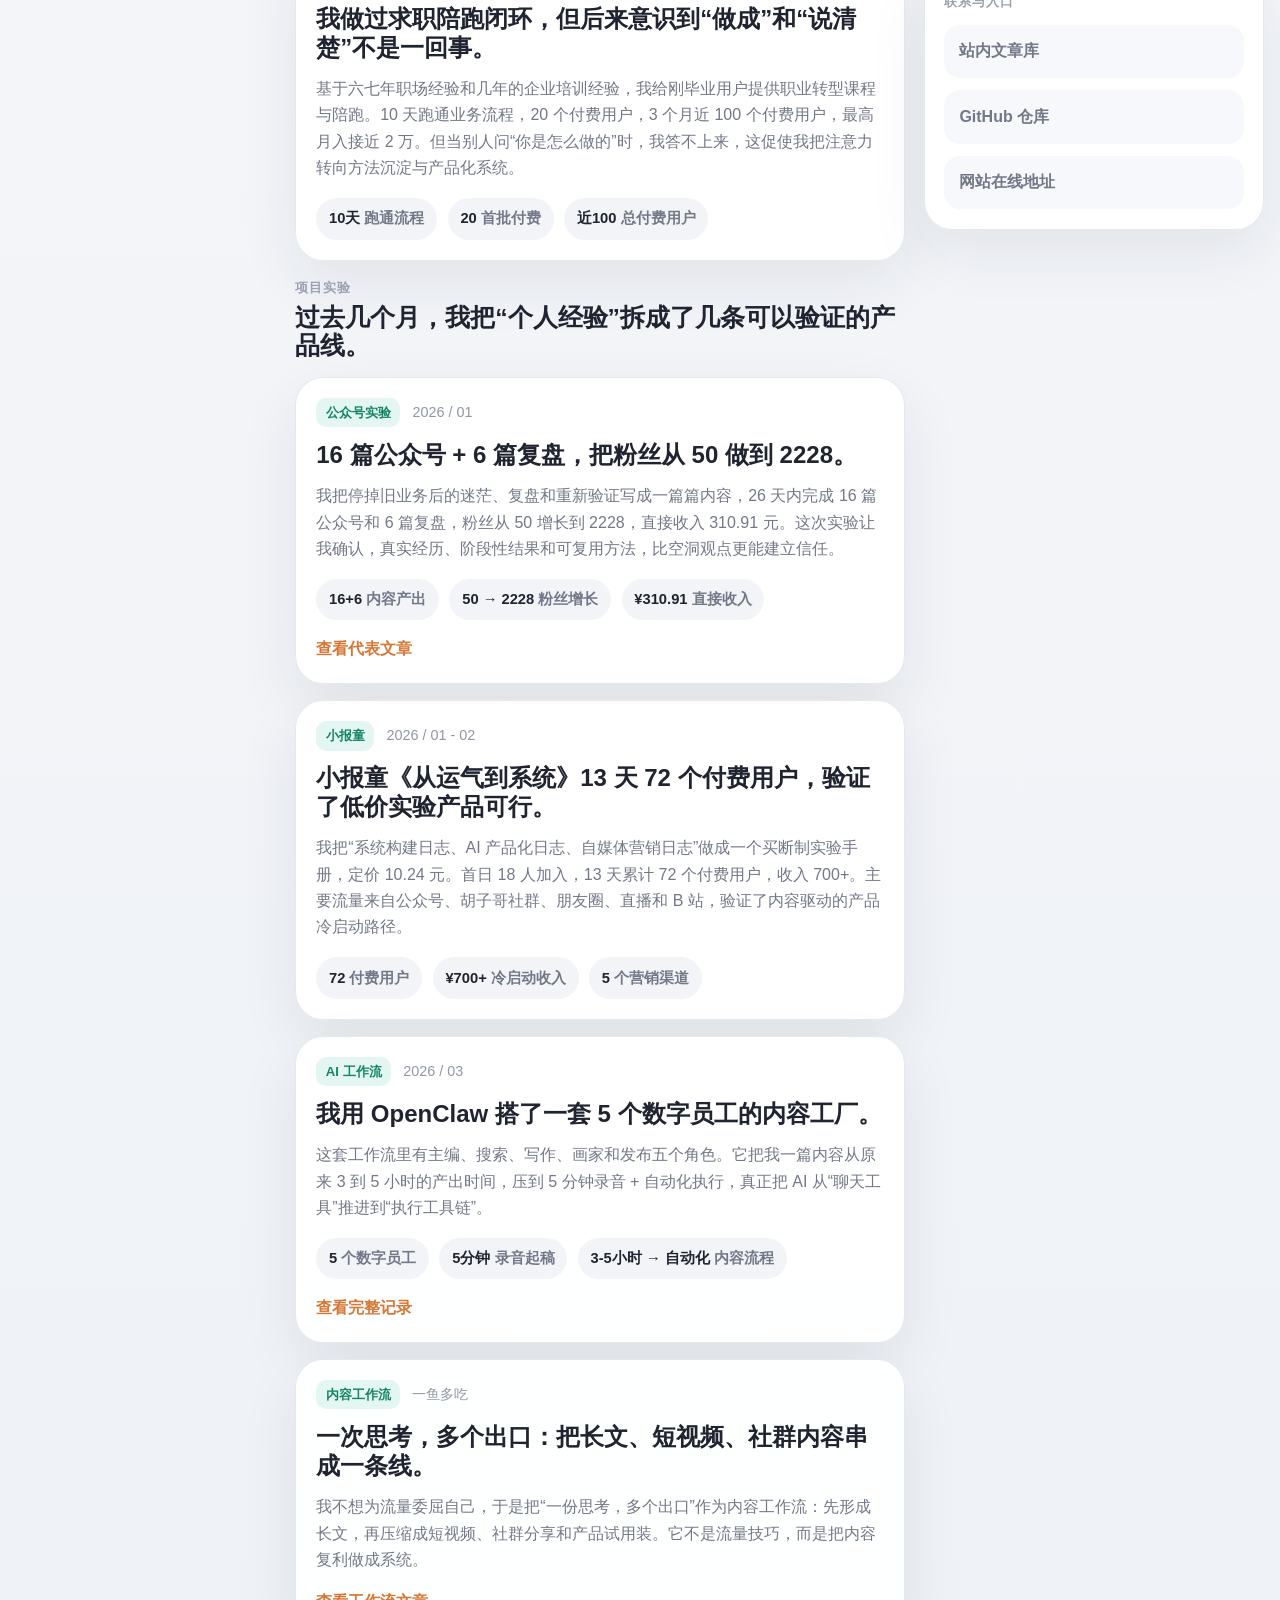
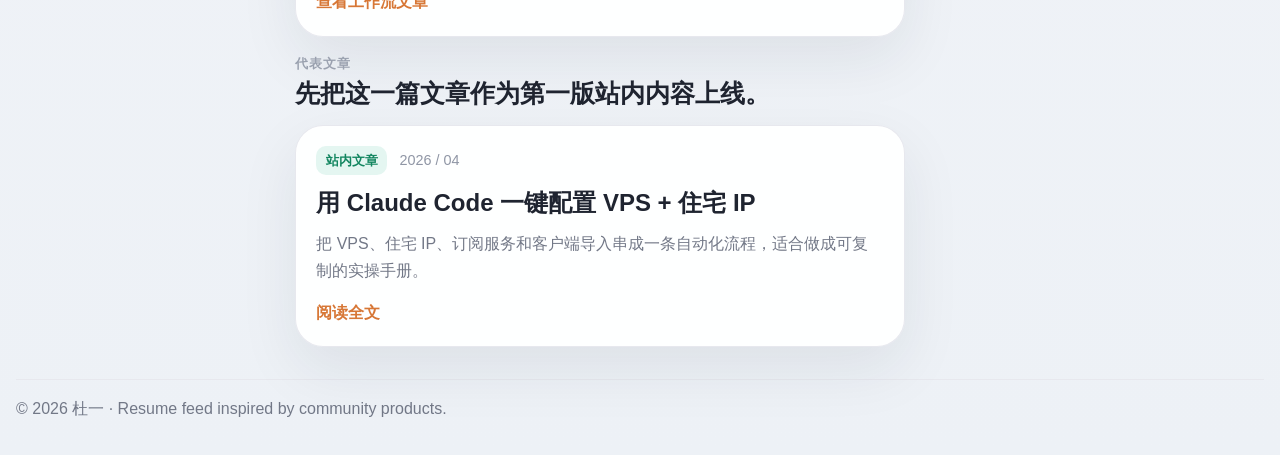
==== commit 680084aa: "Publish single-article site" ====
--- a/index.html
+++ b/index.html
@@ -138,6 +138,9 @@
               <button class="toolbar-pill" data-quick-query="产品" data-scroll-target="#projects" type="button">
                 会构建产品，做营销实验
               </button>
+              <a class="toolbar-pill toolbar-link" href="./articles/index.html">
+                进入文章库
+              </a>
             </div>
           </section>
 
@@ -339,77 +342,21 @@
           <section class="feed-group reveal" id="writing">
             <div class="group-heading">
               <p class="panel-label">代表文章</p>
-              <h2>这些文章最能代表我的视角、阶段和方法。</h2>
+              <h2>先把这一篇文章作为第一版站内内容上线。</h2>
             </div>
 
             <article class="panel feed-card" data-track="featured article">
               <div class="feed-meta">
-                <span class="feed-type">公众号文章</span>
-                <span>2026 / 01 / 17</span>
-              </div>
-              <h3>三个月一人公司月入近 2 万：方法蠢到我不好意思说</h3>
-              <p>
-                从抑郁、日更、直播到商业闭环，这篇文章把“系统不是复杂的东西，而是一套能在低状态下也持续出手的流程”讲得最完整。
+                <span class="feed-type">站内文章</span>
+                <span>2026 / 04</span>
+              </div>
+              <h3>用 Claude Code 一键配置 VPS + 住宅 IP</h3>
+              <p>
+                把 VPS、住宅 IP、订阅服务和客户端导入串成一条自动化流程，适合做成可复制的实操手册。
               </p>
               <a
                 class="feed-link"
-                href="https://mp.weixin.qq.com/s/xvyIJKt2i-87bAT9lMDu5A"
-                target="_blank"
-                rel="noreferrer"
-                >阅读全文</a
-              >
-            </article>
-
-            <article class="panel feed-card" data-track="article">
-              <div class="feed-meta">
-                <span class="feed-type">公众号文章</span>
-                <span>2026 / 01 / 08</span>
-              </div>
-              <h3>我做了 5 个月一人公司，月入两万后停掉的真实原因</h3>
-              <p>
-                这篇文章首次把我为什么停掉旧业务、如何理解一人公司的边界，以及为什么我要重新开始写内容说清楚。
-              </p>
-              <a
-                class="feed-link"
-                href="https://mp.weixin.qq.com/s/i9m7jT6T8XKuOSrhxk06pw"
-                target="_blank"
-                rel="noreferrer"
-                >阅读全文</a
-              >
-            </article>
-
-            <article class="panel feed-card" data-track="article">
-              <div class="feed-meta">
-                <span class="feed-type">公众号文章</span>
-                <span>7年方法论</span>
-              </div>
-              <h3>7 年新媒体人自曝：1 条评论拼出 25 条内容的秘密，就这个 1×5×5 公式</h3>
-              <p>
-                我如何从评论区、用户问题和真实场景里反向提取选题，形成持续写作与持续表达的系统，这篇写得最具体。
-              </p>
-              <a
-                class="feed-link"
-                href="https://mp.weixin.qq.com/s/Zw93iHwdf8JWBwF7Q0izQw"
-                target="_blank"
-                rel="noreferrer"
-                >阅读全文</a
-              >
-            </article>
-
-            <article class="panel feed-card" data-track="article product">
-              <div class="feed-meta">
-                <span class="feed-type">公众号文章</span>
-                <span>产品化信号</span>
-              </div>
-              <h3>点 100 次收藏，不如试一次，让纳瓦尔、芒格当你的教练</h3>
-              <p>
-                这篇文章背后真正重要的不是提示词本身，而是它带来了第一次明确的付费信号，让我确认“价值可以被产品化”。
-              </p>
-              <a
-                class="feed-link"
-                href="https://mp.weixin.qq.com/s/RF3PVa05q0oej2JQ-hs0RA"
-                target="_blank"
-                rel="noreferrer"
+                href="./articles/claude-code-vps-residential-ip.html"
                 >阅读全文</a
               >
             </article>
@@ -488,10 +435,8 @@
           <section class="panel links-card reveal" id="contact">
             <p class="panel-label">联系与入口</p>
             <a
-              href="https://mp.weixin.qq.com/s/xvyIJKt2i-87bAT9lMDu5A"
-              target="_blank"
-              rel="noreferrer"
-              >公众号：杜一的人生实验室</a
+              href="./articles/index.html"
+              >站内文章库</a
             >
             <a href="https://github.com/a1437707640-ui/duyi-personal-website" target="_blank" rel="noreferrer"
               >GitHub 仓库</a
--- a/styles.css
+++ b/styles.css
@@ -365,6 +365,9 @@
 }
 
 .toolbar-pill {
+  display: inline-flex;
+  align-items: center;
+  justify-content: center;
   padding: 0.65rem 0.9rem;
   border: 0;
   border-radius: 999px;
@@ -373,6 +376,7 @@
   cursor: pointer;
   font: inherit;
   font-weight: 700;
+  text-decoration: none;
   transition: background-color 180ms ease, color 180ms ease, transform 180ms ease;
 }
 
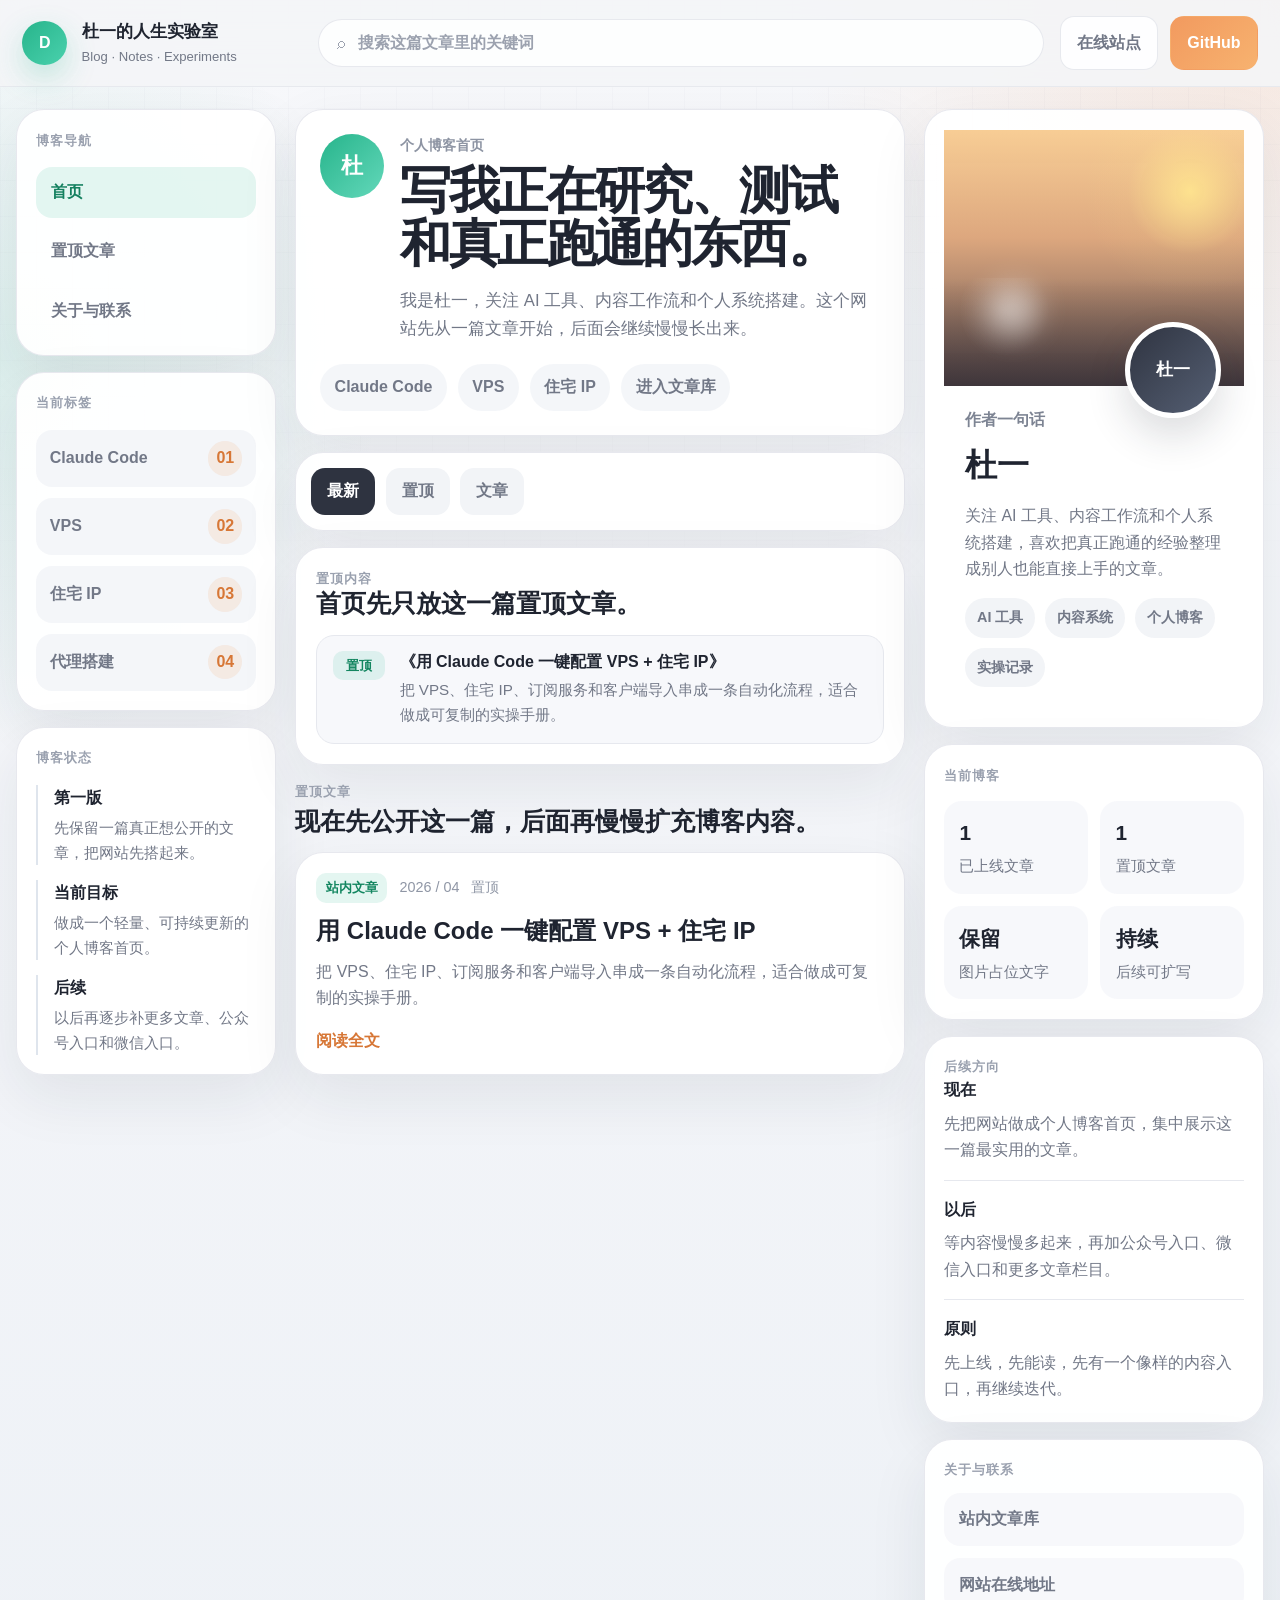
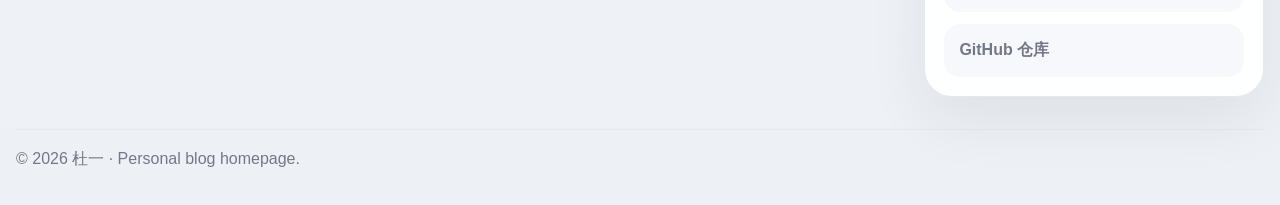
==== commit 83f47404: "Refocus homepage as a personal blog" ====
--- a/index.html
+++ b/index.html
@@ -5,10 +5,10 @@
     <meta name="viewport" content="width=device-width, initial-scale=1.0" />
     <meta
       name="description"
-      content="杜一的个人简历网站：7年新媒体经验，做过500万粉丝矩阵和企业账号，持续研究 AI、自媒体、一人公司与产品化实验。"
+      content="杜一的个人博客首页，当前置顶文章：《用 Claude Code 一键配置 VPS + 住宅 IP》。"
     />
     <meta name="theme-color" content="#f4f5f7" />
-    <title>杜一 | 个人简历网站</title>
+    <title>杜一 | 个人博客</title>
     <link rel="icon" type="image/svg+xml" href="./favicon.svg" />
     <link rel="stylesheet" href="./styles.css" />
   </head>
@@ -19,7 +19,7 @@
           <span class="brand-mark">D</span>
           <span class="brand-copy">
             <strong>杜一的人生实验室</strong>
-            <small>Resume · Feed · Projects</small>
+            <small>Blog · Notes · Experiments</small>
           </span>
         </a>
 
@@ -28,8 +28,8 @@
           <input
             id="site-search"
             type="search"
-            placeholder="搜索我的经历、项目、文章与实验主题"
-            aria-label="搜索我的经历、项目、文章与实验主题"
+            placeholder="搜索这篇文章里的关键词"
+            aria-label="搜索这篇文章里的关键词"
           />
           <button class="search-reset" id="search-reset" type="button" hidden>
             清空
@@ -55,61 +55,54 @@
       <div class="workspace">
         <aside class="sidebar sidebar-left">
           <section class="panel reveal">
-            <p class="panel-label">个人导航</p>
+            <p class="panel-label">博客导航</p>
             <nav class="side-nav" aria-label="站点导航">
-              <a class="sidebar-link is-active" href="#overview">总览</a>
-              <a class="sidebar-link" href="#experience">职业经历</a>
-              <a class="sidebar-link" href="#projects">项目实验</a>
-              <a class="sidebar-link" href="#writing">代表文章</a>
-              <a class="sidebar-link" href="#contact">联系入口</a>
+              <a class="sidebar-link is-active" href="#overview">首页</a>
+              <a class="sidebar-link" href="#writing">置顶文章</a>
+              <a class="sidebar-link" href="#contact">关于与联系</a>
             </nav>
           </section>
 
           <section class="panel reveal">
-            <p class="panel-label">研究方向</p>
+            <p class="panel-label">当前标签</p>
             <ul class="topic-list">
               <li>
-                <button class="topic-button" data-topic-query="AI 一人公司" data-scroll-target="#projects" type="button">
-                  <span>AI 一人公司</span><b>01</b>
-                </button>
-              </li>
-              <li>
-                <button class="topic-button" data-topic-query="产品化" data-scroll-target="#projects" type="button">
-                  <span>内容产品化</span><b>02</b>
-                </button>
-              </li>
-              <li>
-                <button class="topic-button" data-topic-query="公众号" data-scroll-target="#projects" type="button">
-                  <span>公众号增长实验</span><b>03</b>
-                </button>
-              </li>
-              <li>
-                <button class="topic-button" data-topic-query="小报童" data-scroll-target="#projects" type="button">
-                  <span>小报童冷启动</span><b>04</b>
-                </button>
-              </li>
-              <li>
-                <button class="topic-button" data-topic-query="OpenClaw" data-scroll-target="#projects" type="button">
-                  <span>OpenClaw 工作流</span><b>05</b>
+                <button class="topic-button" data-topic-query="Claude Code" data-scroll-target="#writing" type="button">
+                  <span>Claude Code</span><b>01</b>
+                </button>
+              </li>
+              <li>
+                <button class="topic-button" data-topic-query="VPS" data-scroll-target="#writing" type="button">
+                  <span>VPS</span><b>02</b>
+                </button>
+              </li>
+              <li>
+                <button class="topic-button" data-topic-query="住宅 IP" data-scroll-target="#writing" type="button">
+                  <span>住宅 IP</span><b>03</b>
+                </button>
+              </li>
+              <li>
+                <button class="topic-button" data-topic-query="代理" data-scroll-target="#writing" type="button">
+                  <span>代理搭建</span><b>04</b>
                 </button>
               </li>
             </ul>
           </section>
 
           <section class="panel reveal">
-            <p class="panel-label">关键节点</p>
+            <p class="panel-label">博客状态</p>
             <div class="mini-timeline">
               <article>
-                <strong>2019</strong>
-                <p>进入新媒体行业，参与 K12 矩阵账号项目。</p>
-              </article>
-              <article>
-                <strong>2024</strong>
-                <p>做过课程和陪跑，也开始认真思考一人公司的可能性。</p>
-              </article>
-              <article>
-                <strong>2026</strong>
-                <p>公众号、小报童、OpenClaw 三条线同时验证。</p>
+                <strong>第一版</strong>
+                <p>先保留一篇真正想公开的文章，把网站先搭起来。</p>
+              </article>
+              <article>
+                <strong>当前目标</strong>
+                <p>做成一个轻量、可持续更新的个人博客首页。</p>
+              </article>
+              <article>
+                <strong>后续</strong>
+                <p>以后再逐步补更多文章、公众号入口和微信入口。</p>
               </article>
             </div>
           </section>
@@ -120,23 +113,23 @@
             <div class="composer-head">
               <div class="avatar avatar-primary">杜</div>
               <div class="composer-copy">
-                <p class="eyebrow">研究：普通人 × AI × 一人公司 × 自媒体</p>
-                <h1>这是我的公开简历，也是我的实验流。</h1>
+                <p class="eyebrow">个人博客首页</p>
+                <h1>写我正在研究、测试和真正跑通的东西。</h1>
                 <p>
-                  我把桌面上的公众号文章、小报童实验和过去的职业经历，整理成一个更像内容主页的个人网站。它不是一张静态名片，而是我如何工作、如何验证、如何持续出手的公开记录。
+                  我是杜一，关注 AI 工具、内容工作流和个人系统搭建。这个网站先从一篇文章开始，后面会继续慢慢长出来。
                 </p>
               </div>
             </div>
 
             <div class="composer-toolbar">
-              <button class="toolbar-pill" data-quick-query="长期主义" data-scroll-target="#writing" type="button">
-                长期主义
+              <button class="toolbar-pill" data-quick-query="Claude Code" data-scroll-target="#writing" type="button">
+                Claude Code
               </button>
-              <button class="toolbar-pill" data-quick-query="验证" data-scroll-target="#projects" type="button">
-                假设 → 验证 → 复盘
+              <button class="toolbar-pill" data-quick-query="VPS" data-scroll-target="#writing" type="button">
+                VPS
               </button>
-              <button class="toolbar-pill" data-quick-query="产品" data-scroll-target="#projects" type="button">
-                会构建产品，做营销实验
+              <button class="toolbar-pill" data-quick-query="住宅 IP" data-scroll-target="#writing" type="button">
+                住宅 IP
               </button>
               <a class="toolbar-pill toolbar-link" href="./articles/index.html">
                 进入文章库
@@ -149,216 +142,49 @@
               最新
             </button>
             <button class="filter-chip" data-filter-button data-filter="featured" type="button">
-              精华
-            </button>
-            <button class="filter-chip" data-filter-button data-filter="project" type="button">
-              项目
+              置顶
             </button>
             <button class="filter-chip" data-filter-button data-filter="article" type="button">
               文章
             </button>
-            <button class="filter-chip" data-filter-button data-filter="product" type="button">
-              产品
-            </button>
           </section>
 
           <section class="panel pinned-board reveal">
             <div class="panel-heading">
               <div>
                 <p class="panel-label">置顶内容</p>
-                <h2>最能代表我方法论和当前阶段的三条内容。</h2>
+                <h2>首页先只放这一篇置顶文章。</h2>
               </div>
             </div>
 
             <div class="pin-list">
-              <a
-                class="pin-row"
-                href="https://mp.weixin.qq.com/s/i9m7jT6T8XKuOSrhxk06pw"
-                target="_blank"
-                rel="noreferrer"
-              >
+              <a class="pin-row" href="./articles/claude-code-vps-residential-ip.html">
                 <span class="pin-badge">置顶</span>
                 <div>
-                  <strong>《我做了 5 个月一人公司，月入两万后停掉的真实原因》</strong>
-                  <p>阅读 29700+，涨粉 311，转发 1190。这篇文章第一次把我的失败、停掉业务和重新定位写清楚。</p>
+                  <strong>《用 Claude Code 一键配置 VPS + 住宅 IP》</strong>
+                  <p>把 VPS、住宅 IP、订阅服务和客户端导入串成一条自动化流程，适合做成可复制的实操手册。</p>
                 </div>
               </a>
-
-              <a
-                class="pin-row"
-                href="https://mp.weixin.qq.com/s/xvyIJKt2i-87bAT9lMDu5A"
-                target="_blank"
-                rel="noreferrer"
-              >
-                <span class="pin-badge">置顶</span>
-                <div>
-                  <strong>《三个月一人公司月入近 2 万：方法蠢到我不好意思说》</strong>
-                  <p>阅读 65000，涨粉 1671。它把系统、行动、反馈和商业闭环之间的关系说得最完整。</p>
-                </div>
-              </a>
-
-              <a
-                class="pin-row"
-                href="https://mp.weixin.qq.com/s/NoUq1mS4khdOkOYky2TxLg"
-                target="_blank"
-                rel="noreferrer"
-              >
-                <span class="pin-badge">置顶</span>
-                <div>
-                  <strong>《2026 年，All in AI：我用 OpenClaw 搭了一套 5 个员工的一人公司内容工厂》</strong>
-                  <p>把内容产出从 3 到 5 小时压缩到 5 分钟录音，是我最近最重要的工具链实验。</p>
-                </div>
-              </a>
-            </div>
-          </section>
-
-          <section class="feed-group reveal" id="experience">
-            <div class="group-heading">
-              <p class="panel-label">职业经历</p>
-              <h2>我做过什么，靠什么拿结果。</h2>
-            </div>
-
-            <article class="panel feed-card" data-track="featured project">
-              <div class="feed-meta">
-                <span class="feed-type">职业主线</span>
-                <span>2019 - 至今</span>
-              </div>
-              <h3>从 500 万粉丝矩阵到上市公司运营，我一直在内容与增长之间工作。</h3>
-              <p>
-                2019 年进入新媒体行业，第一段工作参与做出接近 200 万粉丝的 K12 矩阵账号；第二段工作与同事做出 150 万粉丝的 B 端企业账号，并继续复制出多个几十万体量账号；第三段在上市公司做达人会员运营，第一次明确看见“自媒体做一人公司”这件事在商业上是成立的。
-              </p>
-              <div class="feed-tags">
-                <span>K12 矩阵账号</span>
-                <span>B 端企业号</span>
-                <span>上市公司运营</span>
-                <span>课程能力</span>
-              </div>
-            </article>
-
-            <article class="panel feed-card" data-track="project">
-              <div class="feed-meta">
-                <span class="feed-type">商业闭环</span>
-                <span>一人公司阶段</span>
-              </div>
-              <h3>我做过求职陪跑闭环，但后来意识到“做成”和“说清楚”不是一回事。</h3>
-              <p>
-                基于六七年职场经验和几年的企业培训经验，我给刚毕业用户提供职业转型课程与陪跑。10 天跑通业务流程，20 个付费用户，3 个月近 100 个付费用户，最高月入接近 2 万。但当别人问“你是怎么做的”时，我答不上来，这促使我把注意力转向方法沉淀与产品化系统。
-              </p>
-              <div class="feed-stats">
-                <span><strong>10天</strong> 跑通流程</span>
-                <span><strong>20</strong> 首批付费</span>
-                <span><strong>近100</strong> 总付费用户</span>
-              </div>
-            </article>
-          </section>
-
-          <section class="feed-group reveal" id="projects">
-            <div class="group-heading">
-              <p class="panel-label">项目实验</p>
-              <h2>过去几个月，我把“个人经验”拆成了几条可以验证的产品线。</h2>
-            </div>
-
-            <article class="panel feed-card" data-track="featured project article">
-              <div class="feed-meta">
-                <span class="feed-type">公众号实验</span>
-                <span>2026 / 01</span>
-              </div>
-              <h3>16 篇公众号 + 6 篇复盘，把粉丝从 50 做到 2228。</h3>
-              <p>
-                我把停掉旧业务后的迷茫、复盘和重新验证写成一篇篇内容，26 天内完成 16 篇公众号和 6 篇复盘，粉丝从 50 增长到 2228，直接收入 310.91 元。这次实验让我确认，真实经历、阶段性结果和可复用方法，比空洞观点更能建立信任。
-              </p>
-              <div class="feed-stats">
-                <span><strong>16+6</strong> 内容产出</span>
-                <span><strong>50 → 2228</strong> 粉丝增长</span>
-                <span><strong>¥310.91</strong> 直接收入</span>
-              </div>
-              <a
-                class="feed-link"
-                href="https://mp.weixin.qq.com/s/i9m7jT6T8XKuOSrhxk06pw"
-                target="_blank"
-                rel="noreferrer"
-                >查看代表文章</a
-              >
-            </article>
-
-            <article class="panel feed-card" data-track="featured product">
-              <div class="feed-meta">
-                <span class="feed-type">小报童</span>
-                <span>2026 / 01 - 02</span>
-              </div>
-              <h3>小报童《从运气到系统》13 天 72 个付费用户，验证了低价实验产品可行。</h3>
-              <p>
-                我把“系统构建日志、AI 产品化日志、自媒体营销日志”做成一个买断制实验手册，定价 10.24 元。首日 18 人加入，13 天累计 72 个付费用户，收入 700+。主要流量来自公众号、胡子哥社群、朋友圈、直播和 B 站，验证了内容驱动的产品冷启动路径。
-              </p>
-              <div class="feed-stats">
-                <span><strong>72</strong> 付费用户</span>
-                <span><strong>¥700+</strong> 冷启动收入</span>
-                <span><strong>5</strong> 个营销渠道</span>
-              </div>
-            </article>
-
-            <article class="panel feed-card" data-track="featured project article">
-              <div class="feed-meta">
-                <span class="feed-type">AI 工作流</span>
-                <span>2026 / 03</span>
-              </div>
-              <h3>我用 OpenClaw 搭了一套 5 个数字员工的内容工厂。</h3>
-              <p>
-                这套工作流里有主编、搜索、写作、画家和发布五个角色。它把我一篇内容从原来 3 到 5 小时的产出时间，压到 5 分钟录音 + 自动化执行，真正把 AI 从“聊天工具”推进到“执行工具链”。
-              </p>
-              <div class="feed-stats">
-                <span><strong>5</strong> 个数字员工</span>
-                <span><strong>5分钟</strong> 录音起稿</span>
-                <span><strong>3-5小时 → 自动化</strong> 内容流程</span>
-              </div>
-              <a
-                class="feed-link"
-                href="https://mp.weixin.qq.com/s/NoUq1mS4khdOkOYky2TxLg"
-                target="_blank"
-                rel="noreferrer"
-                >查看完整记录</a
-              >
-            </article>
-
-            <article class="panel feed-card" data-track="project product article">
-              <div class="feed-meta">
-                <span class="feed-type">内容工作流</span>
-                <span>一鱼多吃</span>
-              </div>
-              <h3>一次思考，多个出口：把长文、短视频、社群内容串成一条线。</h3>
-              <p>
-                我不想为流量委屈自己，于是把“一份思考，多个出口”作为内容工作流：先形成长文，再压缩成短视频、社群分享和产品试用装。它不是流量技巧，而是把内容复利做成系统。
-              </p>
-              <a
-                class="feed-link"
-                href="https://mp.weixin.qq.com/s/sfV489cPSneJwArecllS1g"
-                target="_blank"
-                rel="noreferrer"
-                >查看工作流文章</a
-              >
-            </article>
+            </div>
           </section>
 
           <section class="feed-group reveal" id="writing">
             <div class="group-heading">
-              <p class="panel-label">代表文章</p>
-              <h2>先把这一篇文章作为第一版站内内容上线。</h2>
+              <p class="panel-label">置顶文章</p>
+              <h2>现在先公开这一篇，后面再慢慢扩充博客内容。</h2>
             </div>
 
             <article class="panel feed-card" data-track="featured article">
               <div class="feed-meta">
                 <span class="feed-type">站内文章</span>
                 <span>2026 / 04</span>
+                <span>置顶</span>
               </div>
               <h3>用 Claude Code 一键配置 VPS + 住宅 IP</h3>
               <p>
                 把 VPS、住宅 IP、订阅服务和客户端导入串成一条自动化流程，适合做成可复制的实操手册。
               </p>
-              <a
-                class="feed-link"
-                href="./articles/claude-code-vps-residential-ip.html"
-                >阅读全文</a
-              >
+              <a class="feed-link" href="./articles/claude-code-vps-residential-ip.html">阅读全文</a>
             </article>
           </section>
         </main>
@@ -371,91 +197,80 @@
             </div>
 
             <div class="profile-body">
-              <p class="profile-meta">研究：普通人 × AI × 一人公司 × 自媒体</p>
+              <p class="profile-meta">作者一句话</p>
               <h2>杜一</h2>
               <p class="profile-summary">
-                还没答案，但每天都在试。我更在意的不是“讲懂”，而是把经验、内容和工具链真的做成可复用的系统。
+                关注 AI 工具、内容工作流和个人系统搭建，喜欢把真正跑通的经验整理成别人也能直接上手的文章。
               </p>
 
               <div class="profile-tags">
-                <span>长期主义</span>
-                <span>构建产品</span>
-                <span>营销实验</span>
-                <span>内容复利</span>
+                <span>AI 工具</span>
+                <span>内容系统</span>
+                <span>个人博客</span>
+                <span>实操记录</span>
               </div>
             </div>
           </section>
 
           <section class="panel stats-card reveal">
-            <p class="panel-label">关键数字</p>
+            <p class="panel-label">当前博客</p>
             <div class="stats-grid">
               <article>
-                <strong>7年</strong>
-                <span>新媒体经验</span>
-              </article>
-              <article>
-                <strong>500万+</strong>
-                <span>账号体量</span>
-              </article>
-              <article>
-                <strong>近100</strong>
-                <span>课程付费用户</span>
-              </article>
-              <article>
-                <strong>2228</strong>
-                <span>26天公号涨粉</span>
-              </article>
-              <article>
-                <strong>72</strong>
-                <span>小报童付费</span>
-              </article>
-              <article>
-                <strong>5</strong>
-                <span>数字员工角色</span>
+                <strong>1</strong>
+                <span>已上线文章</span>
+              </article>
+              <article>
+                <strong>1</strong>
+                <span>置顶文章</span>
+              </article>
+              <article>
+                <strong>保留</strong>
+                <span>图片占位文字</span>
+              </article>
+              <article>
+                <strong>持续</strong>
+                <span>后续可扩写</span>
               </article>
             </div>
           </section>
 
           <section class="panel values-card reveal">
-            <p class="panel-label">我的方法</p>
+            <p class="panel-label">后续方向</p>
             <div class="value-item">
-              <strong>我是谁</strong>
-              <p>研究 AI × 自媒体 × 一人公司的创作者，会构建产品，做营销实验。</p>
+              <strong>现在</strong>
+              <p>先把网站做成个人博客首页，集中展示这一篇最实用的文章。</p>
             </div>
             <div class="value-item">
-              <strong>我信什么</strong>
-              <p>长期主义。假设、验证、复盘、迭代，唯有实验才能取得结果。</p>
+              <strong>以后</strong>
+              <p>等内容慢慢多起来，再加公众号入口、微信入口和更多文章栏目。</p>
             </div>
             <div class="value-item">
-              <strong>我反对什么</strong>
-              <p>短视。比起一夜暴富，我更在意可复用、能沉淀、能长期放大的系统。</p>
+              <strong>原则</strong>
+              <p>先上线，先能读，先有一个像样的内容入口，再继续迭代。</p>
             </div>
           </section>
 
           <section class="panel links-card reveal" id="contact">
-            <p class="panel-label">联系与入口</p>
-            <a
-              href="./articles/index.html"
-              >站内文章库</a
-            >
-            <a href="https://github.com/a1437707640-ui/duyi-personal-website" target="_blank" rel="noreferrer"
-              >GitHub 仓库</a
-            >
+            <p class="panel-label">关于与联系</p>
+            <a href="./articles/index.html">站内文章库</a>
             <a
               href="https://a1437707640-ui.github.io/duyi-personal-website/"
               target="_blank"
               rel="noreferrer"
               >网站在线地址</a
             >
+            <a href="https://github.com/a1437707640-ui/duyi-personal-website" target="_blank" rel="noreferrer"
+              >GitHub 仓库</a
+            >
           </section>
         </aside>
       </div>
 
       <footer class="site-footer">
-        <p>© <span id="year"></span> 杜一 · Resume feed inspired by community products.</p>
+        <p>© <span id="year"></span> 杜一 · Personal blog homepage.</p>
       </footer>
     </div>
 
     <script src="./script.js"></script>
   </body>
-  </html>
+</html>
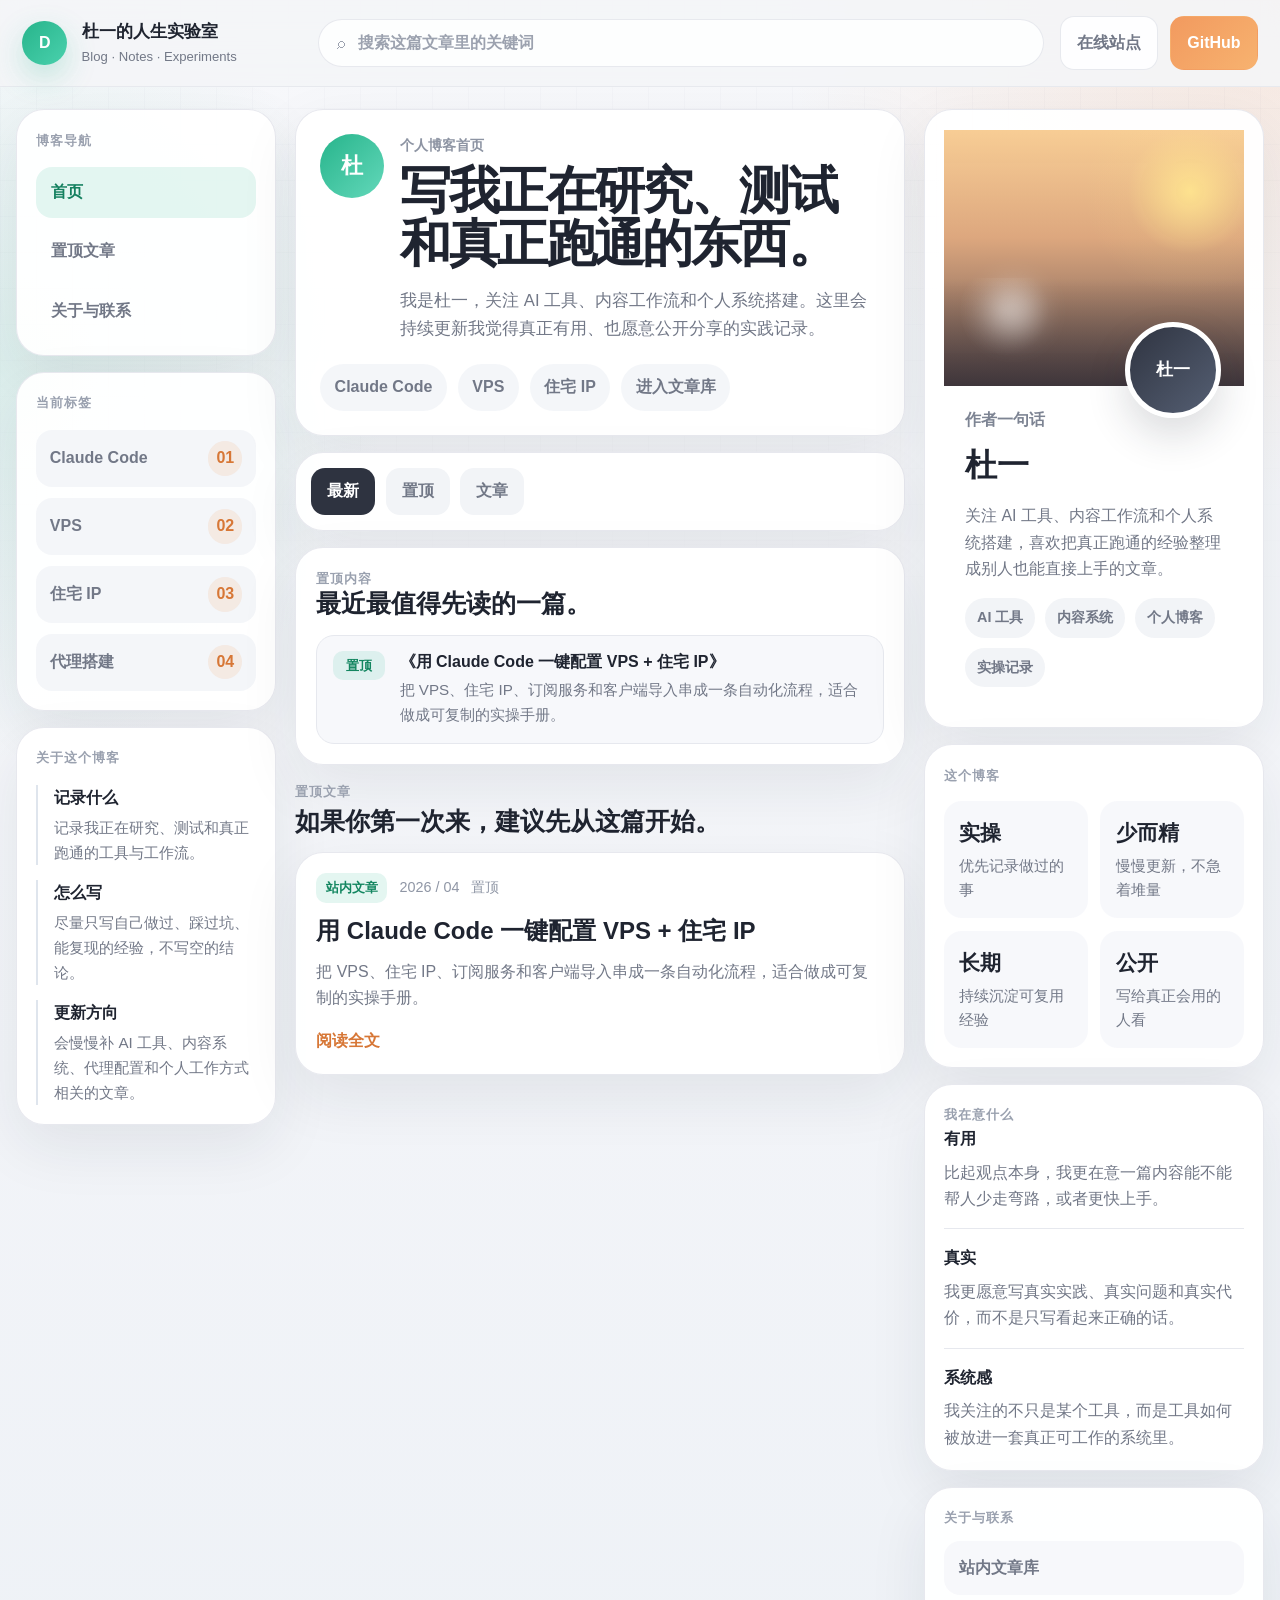
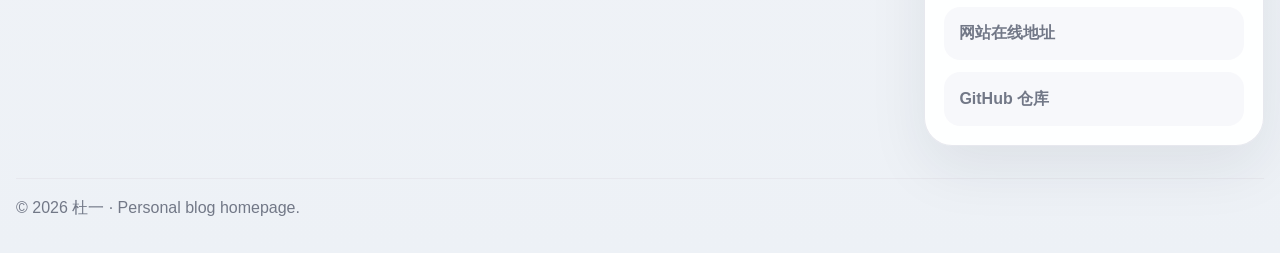
==== commit 727eb84a: "Polish homepage copy for readers" ====
--- a/index.html
+++ b/index.html
@@ -90,19 +90,19 @@
           </section>
 
           <section class="panel reveal">
-            <p class="panel-label">博客状态</p>
+            <p class="panel-label">关于这个博客</p>
             <div class="mini-timeline">
               <article>
-                <strong>第一版</strong>
-                <p>先保留一篇真正想公开的文章，把网站先搭起来。</p>
-              </article>
-              <article>
-                <strong>当前目标</strong>
-                <p>做成一个轻量、可持续更新的个人博客首页。</p>
-              </article>
-              <article>
-                <strong>后续</strong>
-                <p>以后再逐步补更多文章、公众号入口和微信入口。</p>
+                <strong>记录什么</strong>
+                <p>记录我正在研究、测试和真正跑通的工具与工作流。</p>
+              </article>
+              <article>
+                <strong>怎么写</strong>
+                <p>尽量只写自己做过、踩过坑、能复现的经验，不写空的结论。</p>
+              </article>
+              <article>
+                <strong>更新方向</strong>
+                <p>会慢慢补 AI 工具、内容系统、代理配置和个人工作方式相关的文章。</p>
               </article>
             </div>
           </section>
@@ -116,7 +116,7 @@
                 <p class="eyebrow">个人博客首页</p>
                 <h1>写我正在研究、测试和真正跑通的东西。</h1>
                 <p>
-                  我是杜一，关注 AI 工具、内容工作流和个人系统搭建。这个网站先从一篇文章开始，后面会继续慢慢长出来。
+                  我是杜一，关注 AI 工具、内容工作流和个人系统搭建。这里会持续更新我觉得真正有用、也愿意公开分享的实践记录。
                 </p>
               </div>
             </div>
@@ -153,7 +153,7 @@
             <div class="panel-heading">
               <div>
                 <p class="panel-label">置顶内容</p>
-                <h2>首页先只放这一篇置顶文章。</h2>
+                <h2>最近最值得先读的一篇。</h2>
               </div>
             </div>
 
@@ -171,7 +171,7 @@
           <section class="feed-group reveal" id="writing">
             <div class="group-heading">
               <p class="panel-label">置顶文章</p>
-              <h2>现在先公开这一篇，后面再慢慢扩充博客内容。</h2>
+              <h2>如果你第一次来，建议先从这篇开始。</h2>
             </div>
 
             <article class="panel feed-card" data-track="featured article">
@@ -213,40 +213,40 @@
           </section>
 
           <section class="panel stats-card reveal">
-            <p class="panel-label">当前博客</p>
+            <p class="panel-label">这个博客</p>
             <div class="stats-grid">
               <article>
-                <strong>1</strong>
-                <span>已上线文章</span>
-              </article>
-              <article>
-                <strong>1</strong>
-                <span>置顶文章</span>
-              </article>
-              <article>
-                <strong>保留</strong>
-                <span>图片占位文字</span>
-              </article>
-              <article>
-                <strong>持续</strong>
-                <span>后续可扩写</span>
+                <strong>实操</strong>
+                <span>优先记录做过的事</span>
+              </article>
+              <article>
+                <strong>少而精</strong>
+                <span>慢慢更新，不急着堆量</span>
+              </article>
+              <article>
+                <strong>长期</strong>
+                <span>持续沉淀可复用经验</span>
+              </article>
+              <article>
+                <strong>公开</strong>
+                <span>写给真正会用的人看</span>
               </article>
             </div>
           </section>
 
           <section class="panel values-card reveal">
-            <p class="panel-label">后续方向</p>
+            <p class="panel-label">我在意什么</p>
             <div class="value-item">
-              <strong>现在</strong>
-              <p>先把网站做成个人博客首页，集中展示这一篇最实用的文章。</p>
+              <strong>有用</strong>
+              <p>比起观点本身，我更在意一篇内容能不能帮人少走弯路，或者更快上手。</p>
             </div>
             <div class="value-item">
-              <strong>以后</strong>
-              <p>等内容慢慢多起来，再加公众号入口、微信入口和更多文章栏目。</p>
+              <strong>真实</strong>
+              <p>我更愿意写真实实践、真实问题和真实代价，而不是只写看起来正确的话。</p>
             </div>
             <div class="value-item">
-              <strong>原则</strong>
-              <p>先上线，先能读，先有一个像样的内容入口，再继续迭代。</p>
+              <strong>系统感</strong>
+              <p>我关注的不只是某个工具，而是工具如何被放进一套真正可工作的系统里。</p>
             </div>
           </section>
 
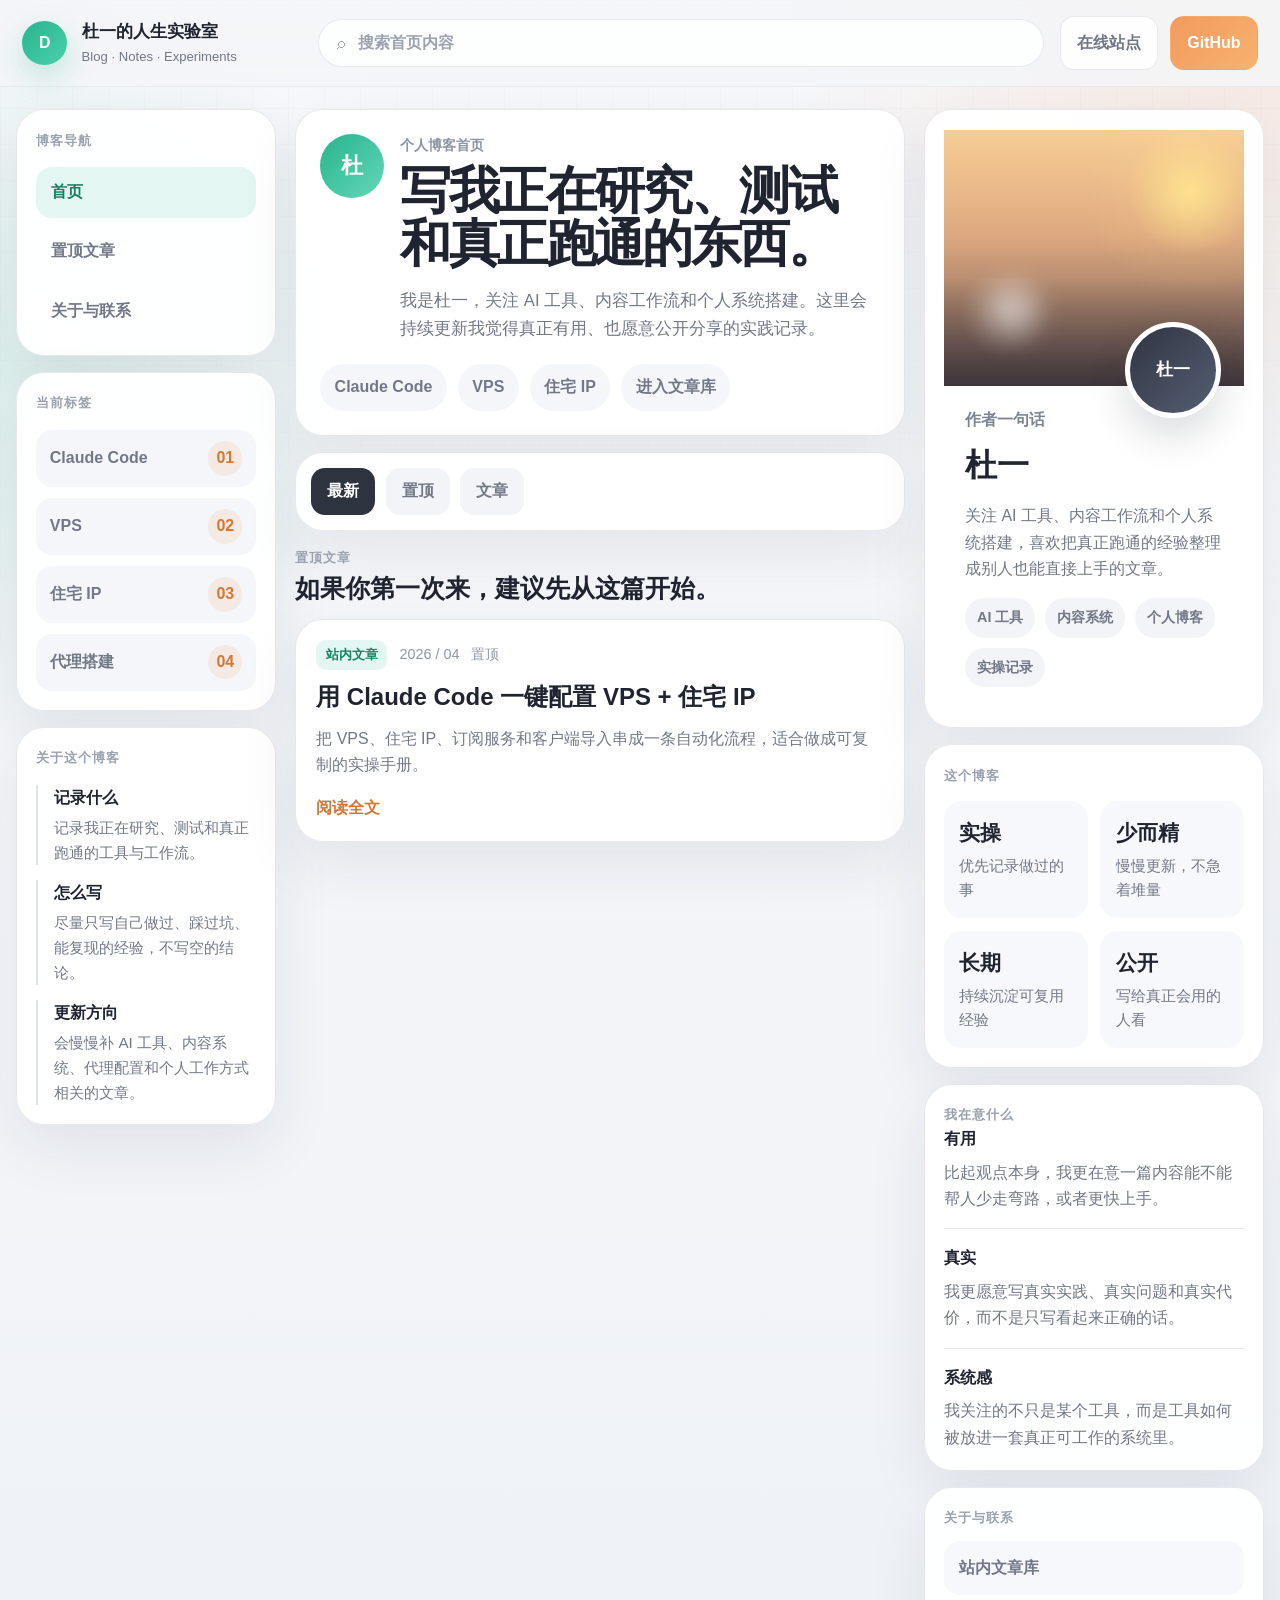
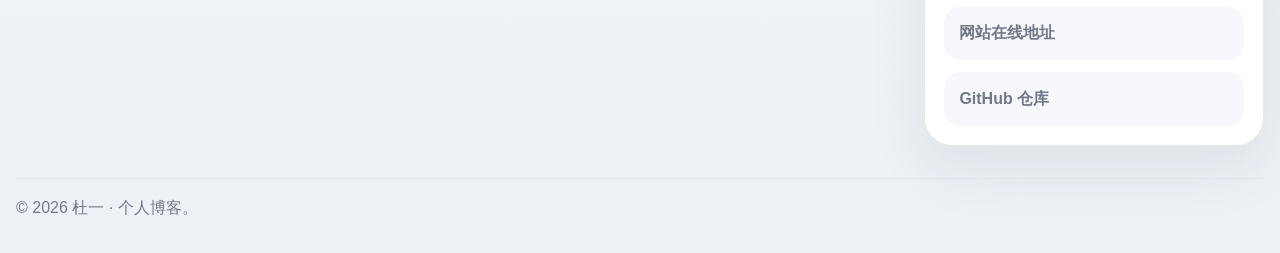
==== commit 3e90dfd4: "Tighten homepage and align blog branding" ====
--- a/index.html
+++ b/index.html
@@ -28,8 +28,8 @@
           <input
             id="site-search"
             type="search"
-            placeholder="搜索这篇文章里的关键词"
-            aria-label="搜索这篇文章里的关键词"
+            placeholder="搜索首页内容"
+            aria-label="搜索首页内容"
           />
           <button class="search-reset" id="search-reset" type="button" hidden>
             清空
@@ -149,25 +149,6 @@
             </button>
           </section>
 
-          <section class="panel pinned-board reveal">
-            <div class="panel-heading">
-              <div>
-                <p class="panel-label">置顶内容</p>
-                <h2>最近最值得先读的一篇。</h2>
-              </div>
-            </div>
-
-            <div class="pin-list">
-              <a class="pin-row" href="./articles/claude-code-vps-residential-ip.html">
-                <span class="pin-badge">置顶</span>
-                <div>
-                  <strong>《用 Claude Code 一键配置 VPS + 住宅 IP》</strong>
-                  <p>把 VPS、住宅 IP、订阅服务和客户端导入串成一条自动化流程，适合做成可复制的实操手册。</p>
-                </div>
-              </a>
-            </div>
-          </section>
-
           <section class="feed-group reveal" id="writing">
             <div class="group-heading">
               <p class="panel-label">置顶文章</p>
@@ -267,7 +248,7 @@
       </div>
 
       <footer class="site-footer">
-        <p>© <span id="year"></span> 杜一 · Personal blog homepage.</p>
+        <p>© <span id="year"></span> 杜一 · 个人博客。</p>
       </footer>
     </div>
 
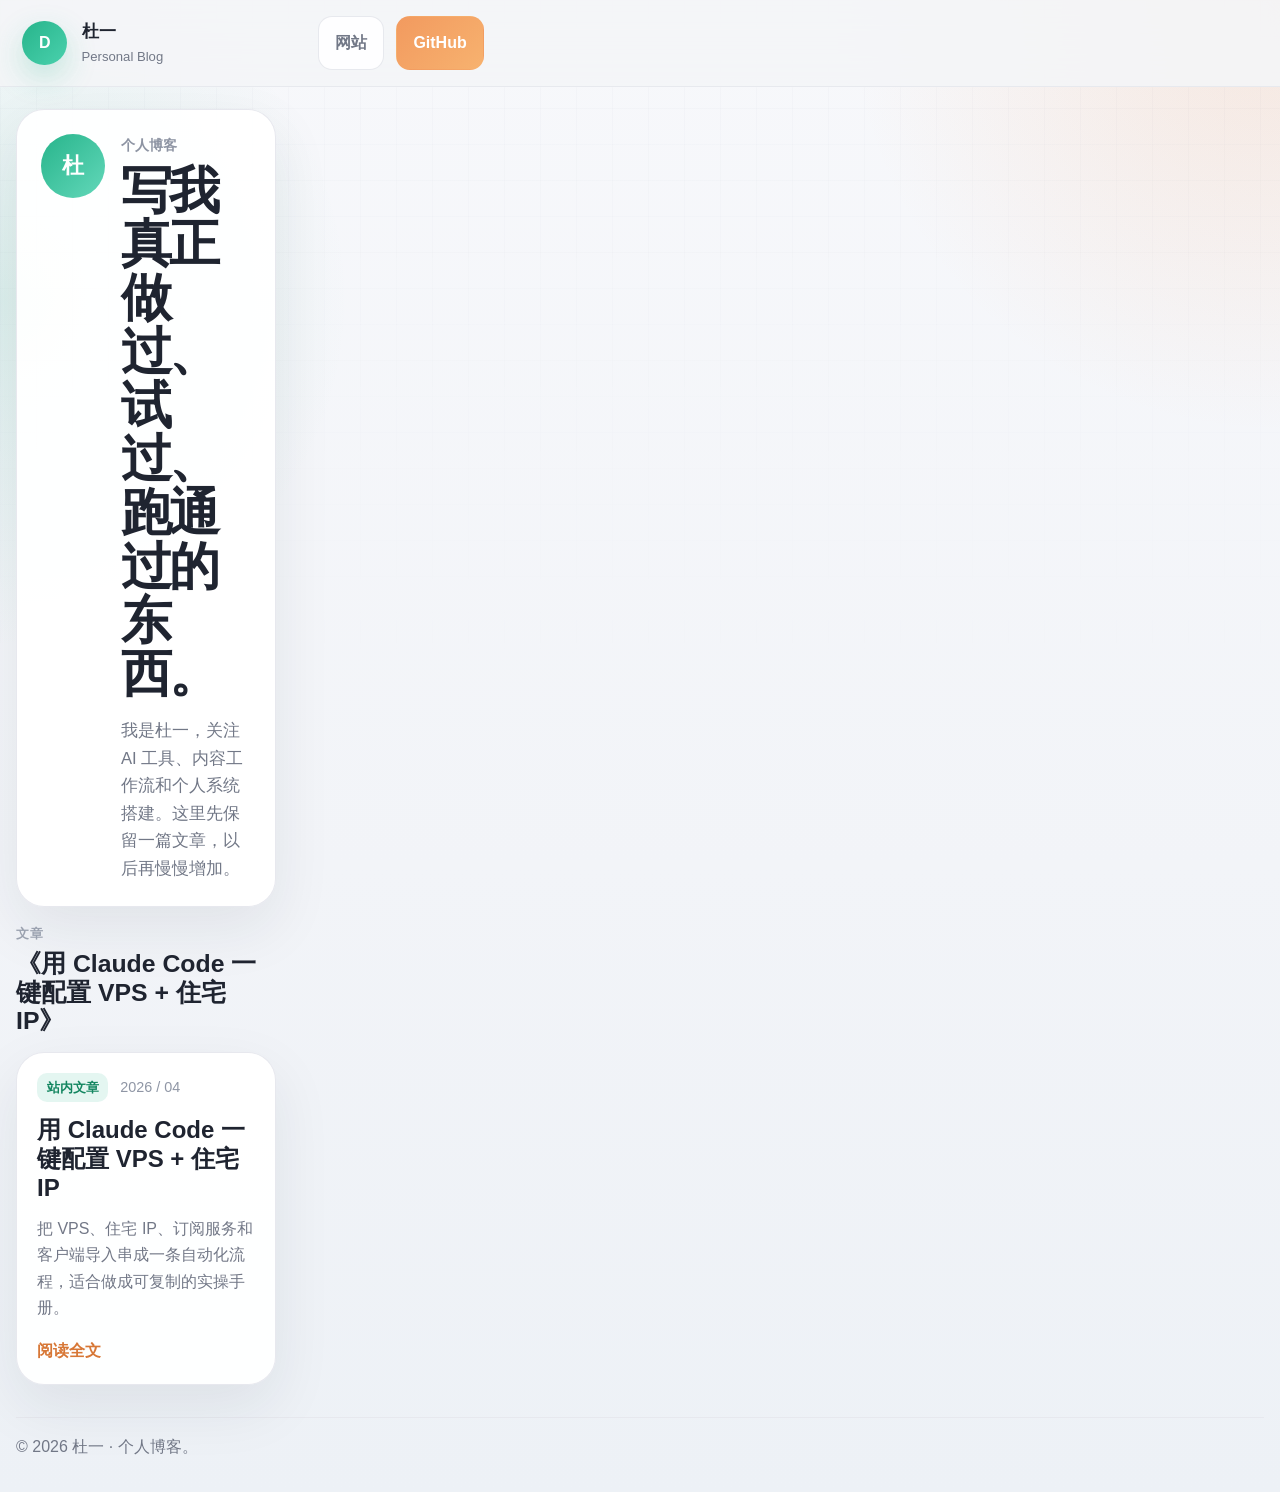
==== commit ae846589: "Reduce site to home and one article" ====
--- a/index.html
+++ b/index.html
@@ -5,7 +5,7 @@
     <meta name="viewport" content="width=device-width, initial-scale=1.0" />
     <meta
       name="description"
-      content="杜一的个人博客首页，当前置顶文章：《用 Claude Code 一键配置 VPS + 住宅 IP》。"
+      content="杜一的个人博客，当前文章：《用 Claude Code 一键配置 VPS + 住宅 IP》。"
     />
     <meta name="theme-color" content="#f4f5f7" />
     <title>杜一 | 个人博客</title>
@@ -15,33 +15,20 @@
   <body>
     <div class="site-shell">
       <header class="topbar">
-        <a class="brand" href="#overview">
+        <a class="brand" href="./index.html">
           <span class="brand-mark">D</span>
           <span class="brand-copy">
-            <strong>杜一的人生实验室</strong>
-            <small>Blog · Notes · Experiments</small>
+            <strong>杜一</strong>
+            <small>Personal Blog</small>
           </span>
         </a>
-
-        <label class="search-shell" for="site-search">
-          <span class="search-icon" aria-hidden="true">⌕</span>
-          <input
-            id="site-search"
-            type="search"
-            placeholder="搜索首页内容"
-            aria-label="搜索首页内容"
-          />
-          <button class="search-reset" id="search-reset" type="button" hidden>
-            清空
-          </button>
-        </label>
 
         <div class="topbar-actions">
           <a
             href="https://a1437707640-ui.github.io/duyi-personal-website/"
             target="_blank"
             rel="noreferrer"
-            >在线站点</a
+            >网站</a
           >
           <a
             href="https://github.com/a1437707640-ui/duyi-personal-website"
@@ -52,114 +39,31 @@
         </div>
       </header>
 
-      <div class="workspace">
-        <aside class="sidebar sidebar-left">
-          <section class="panel reveal">
-            <p class="panel-label">博客导航</p>
-            <nav class="side-nav" aria-label="站点导航">
-              <a class="sidebar-link is-active" href="#overview">首页</a>
-              <a class="sidebar-link" href="#writing">置顶文章</a>
-              <a class="sidebar-link" href="#contact">关于与联系</a>
-            </nav>
-          </section>
-
-          <section class="panel reveal">
-            <p class="panel-label">当前标签</p>
-            <ul class="topic-list">
-              <li>
-                <button class="topic-button" data-topic-query="Claude Code" data-scroll-target="#writing" type="button">
-                  <span>Claude Code</span><b>01</b>
-                </button>
-              </li>
-              <li>
-                <button class="topic-button" data-topic-query="VPS" data-scroll-target="#writing" type="button">
-                  <span>VPS</span><b>02</b>
-                </button>
-              </li>
-              <li>
-                <button class="topic-button" data-topic-query="住宅 IP" data-scroll-target="#writing" type="button">
-                  <span>住宅 IP</span><b>03</b>
-                </button>
-              </li>
-              <li>
-                <button class="topic-button" data-topic-query="代理" data-scroll-target="#writing" type="button">
-                  <span>代理搭建</span><b>04</b>
-                </button>
-              </li>
-            </ul>
-          </section>
-
-          <section class="panel reveal">
-            <p class="panel-label">关于这个博客</p>
-            <div class="mini-timeline">
-              <article>
-                <strong>记录什么</strong>
-                <p>记录我正在研究、测试和真正跑通的工具与工作流。</p>
-              </article>
-              <article>
-                <strong>怎么写</strong>
-                <p>尽量只写自己做过、踩过坑、能复现的经验，不写空的结论。</p>
-              </article>
-              <article>
-                <strong>更新方向</strong>
-                <p>会慢慢补 AI 工具、内容系统、代理配置和个人工作方式相关的文章。</p>
-              </article>
-            </div>
-          </section>
-        </aside>
-
-        <main class="main-feed">
+      <main class="workspace workspace-single">
+        <section class="main-feed">
           <section class="panel composer reveal" id="overview">
             <div class="composer-head">
               <div class="avatar avatar-primary">杜</div>
               <div class="composer-copy">
-                <p class="eyebrow">个人博客首页</p>
-                <h1>写我正在研究、测试和真正跑通的东西。</h1>
+                <p class="eyebrow">个人博客</p>
+                <h1>写我真正做过、试过、跑通过的东西。</h1>
                 <p>
-                  我是杜一，关注 AI 工具、内容工作流和个人系统搭建。这里会持续更新我觉得真正有用、也愿意公开分享的实践记录。
+                  我是杜一，关注 AI 工具、内容工作流和个人系统搭建。这里先保留一篇文章，以后再慢慢增加。
                 </p>
               </div>
             </div>
-
-            <div class="composer-toolbar">
-              <button class="toolbar-pill" data-quick-query="Claude Code" data-scroll-target="#writing" type="button">
-                Claude Code
-              </button>
-              <button class="toolbar-pill" data-quick-query="VPS" data-scroll-target="#writing" type="button">
-                VPS
-              </button>
-              <button class="toolbar-pill" data-quick-query="住宅 IP" data-scroll-target="#writing" type="button">
-                住宅 IP
-              </button>
-              <a class="toolbar-pill toolbar-link" href="./articles/index.html">
-                进入文章库
-              </a>
-            </div>
-          </section>
-
-          <section class="panel filter-bar reveal">
-            <button class="filter-chip is-active" data-filter-button data-filter="all" type="button">
-              最新
-            </button>
-            <button class="filter-chip" data-filter-button data-filter="featured" type="button">
-              置顶
-            </button>
-            <button class="filter-chip" data-filter-button data-filter="article" type="button">
-              文章
-            </button>
           </section>
 
           <section class="feed-group reveal" id="writing">
             <div class="group-heading">
-              <p class="panel-label">置顶文章</p>
-              <h2>如果你第一次来，建议先从这篇开始。</h2>
+              <p class="panel-label">文章</p>
+              <h2>《用 Claude Code 一键配置 VPS + 住宅 IP》</h2>
             </div>
 
             <article class="panel feed-card" data-track="featured article">
               <div class="feed-meta">
                 <span class="feed-type">站内文章</span>
                 <span>2026 / 04</span>
-                <span>置顶</span>
               </div>
               <h3>用 Claude Code 一键配置 VPS + 住宅 IP</h3>
               <p>
@@ -168,84 +72,8 @@
               <a class="feed-link" href="./articles/claude-code-vps-residential-ip.html">阅读全文</a>
             </article>
           </section>
-        </main>
-
-        <aside class="sidebar sidebar-right">
-          <section class="panel profile-card reveal">
-            <div class="profile-cover">
-              <div class="cover-glow"></div>
-              <div class="cover-avatar">杜一</div>
-            </div>
-
-            <div class="profile-body">
-              <p class="profile-meta">作者一句话</p>
-              <h2>杜一</h2>
-              <p class="profile-summary">
-                关注 AI 工具、内容工作流和个人系统搭建，喜欢把真正跑通的经验整理成别人也能直接上手的文章。
-              </p>
-
-              <div class="profile-tags">
-                <span>AI 工具</span>
-                <span>内容系统</span>
-                <span>个人博客</span>
-                <span>实操记录</span>
-              </div>
-            </div>
-          </section>
-
-          <section class="panel stats-card reveal">
-            <p class="panel-label">这个博客</p>
-            <div class="stats-grid">
-              <article>
-                <strong>实操</strong>
-                <span>优先记录做过的事</span>
-              </article>
-              <article>
-                <strong>少而精</strong>
-                <span>慢慢更新，不急着堆量</span>
-              </article>
-              <article>
-                <strong>长期</strong>
-                <span>持续沉淀可复用经验</span>
-              </article>
-              <article>
-                <strong>公开</strong>
-                <span>写给真正会用的人看</span>
-              </article>
-            </div>
-          </section>
-
-          <section class="panel values-card reveal">
-            <p class="panel-label">我在意什么</p>
-            <div class="value-item">
-              <strong>有用</strong>
-              <p>比起观点本身，我更在意一篇内容能不能帮人少走弯路，或者更快上手。</p>
-            </div>
-            <div class="value-item">
-              <strong>真实</strong>
-              <p>我更愿意写真实实践、真实问题和真实代价，而不是只写看起来正确的话。</p>
-            </div>
-            <div class="value-item">
-              <strong>系统感</strong>
-              <p>我关注的不只是某个工具，而是工具如何被放进一套真正可工作的系统里。</p>
-            </div>
-          </section>
-
-          <section class="panel links-card reveal" id="contact">
-            <p class="panel-label">关于与联系</p>
-            <a href="./articles/index.html">站内文章库</a>
-            <a
-              href="https://a1437707640-ui.github.io/duyi-personal-website/"
-              target="_blank"
-              rel="noreferrer"
-              >网站在线地址</a
-            >
-            <a href="https://github.com/a1437707640-ui/duyi-personal-website" target="_blank" rel="noreferrer"
-              >GitHub 仓库</a
-            >
-          </section>
-        </aside>
-      </div>
+        </section>
+      </main>
 
       <footer class="site-footer">
         <p>© <span id="year"></span> 杜一 · 个人博客。</p>
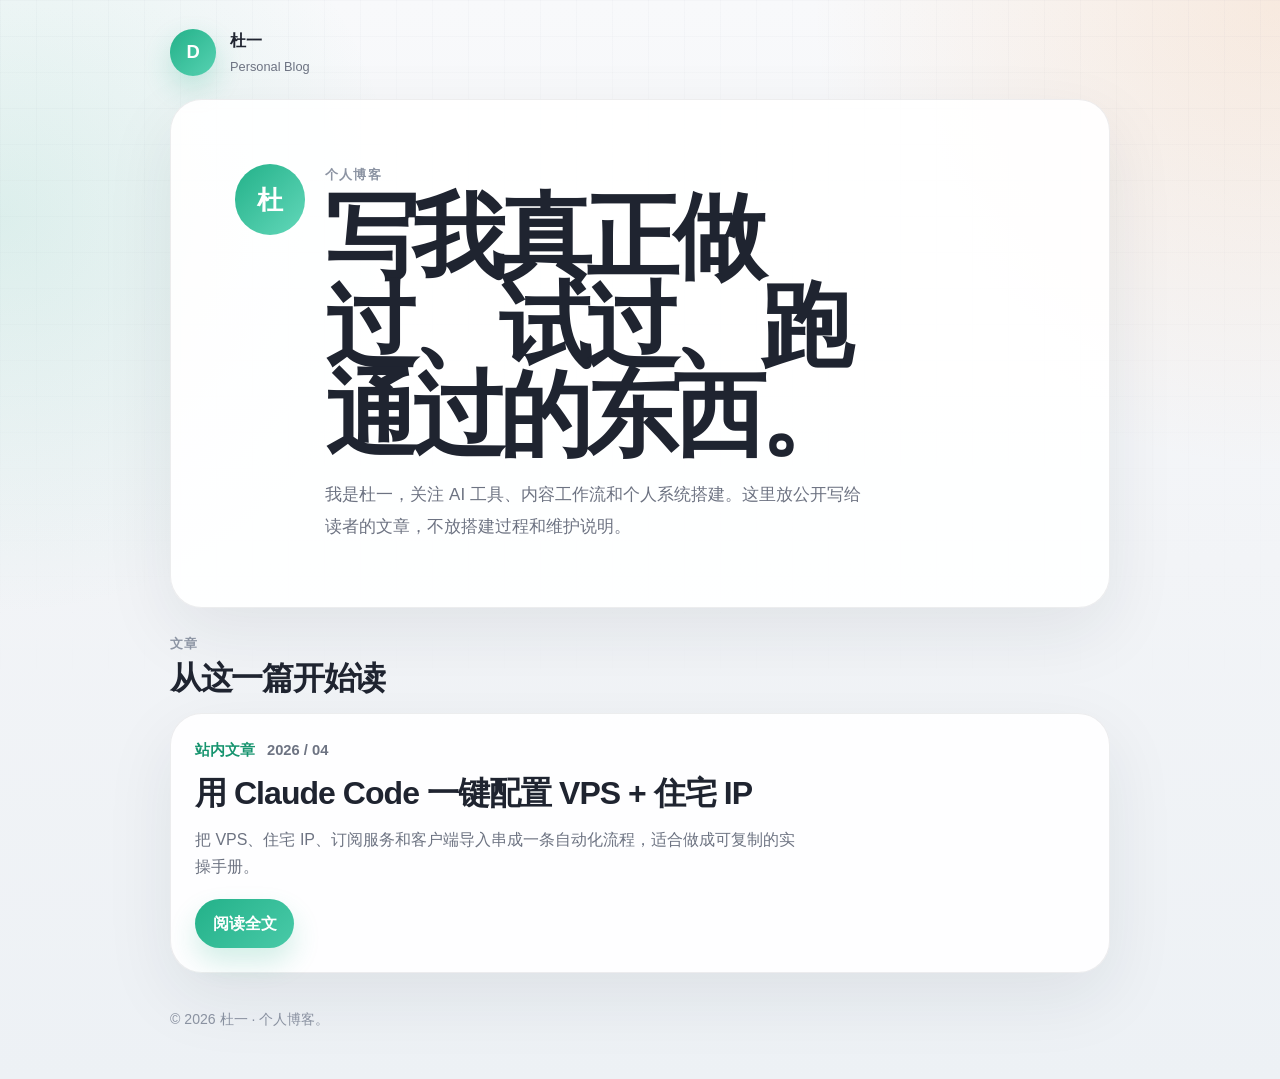
==== commit 00b63ad7: "Refine minimal homepage" ====
--- a/index.html
+++ b/index.html
@@ -22,42 +22,27 @@
             <small>Personal Blog</small>
           </span>
         </a>
-
-        <div class="topbar-actions">
-          <a
-            href="https://a1437707640-ui.github.io/duyi-personal-website/"
-            target="_blank"
-            rel="noreferrer"
-            >网站</a
-          >
-          <a
-            href="https://github.com/a1437707640-ui/duyi-personal-website"
-            target="_blank"
-            rel="noreferrer"
-            >GitHub</a
-          >
-        </div>
       </header>
 
       <main class="workspace workspace-single">
         <section class="main-feed">
           <section class="panel composer reveal" id="overview">
-            <div class="composer-head">
-              <div class="avatar avatar-primary">杜</div>
-              <div class="composer-copy">
-                <p class="eyebrow">个人博客</p>
-                <h1>写我真正做过、试过、跑通过的东西。</h1>
-                <p>
-                  我是杜一，关注 AI 工具、内容工作流和个人系统搭建。这里先保留一篇文章，以后再慢慢增加。
-                </p>
+              <div class="composer-head">
+                <div class="avatar">杜</div>
+                <div class="composer-copy">
+                  <p class="eyebrow">个人博客</p>
+                  <h1>写我真正做过、试过、跑通过的东西。</h1>
+                  <p>
+                    我是杜一，关注 AI 工具、内容工作流和个人系统搭建。这里放公开写给读者的文章，不放搭建过程和维护说明。
+                  </p>
+                </div>
               </div>
-            </div>
-          </section>
+            </section>
 
           <section class="feed-group reveal" id="writing">
             <div class="group-heading">
               <p class="panel-label">文章</p>
-              <h2>《用 Claude Code 一键配置 VPS + 住宅 IP》</h2>
+              <h2>从这一篇开始读</h2>
             </div>
 
             <article class="panel feed-card" data-track="featured article">
--- a/styles.css
+++ b/styles.css
@@ -1,21 +1,13 @@
 :root {
-  --bg: #f4f5f7;
-  --bg-soft: #eef1f5;
-  --panel: rgba(255, 255, 255, 0.94);
-  --panel-strong: #ffffff;
+  --bg: #f3f5f8;
+  --bg-soft: rgba(255, 255, 255, 0.76);
+  --panel: rgba(255, 255, 255, 0.92);
+  --line: rgba(31, 36, 48, 0.08);
   --text: #1f2430;
-  --muted: #727887;
-  --line: #e6e8ee;
-  --brand: #27b48b;
-  --brand-soft: rgba(39, 180, 139, 0.12);
-  --accent: #f29a5f;
-  --accent-soft: rgba(242, 154, 95, 0.14);
-  --shadow: 0 22px 60px rgba(31, 36, 48, 0.08);
-  --radius-xl: 28px;
-  --radius-lg: 22px;
-  --radius-md: 18px;
-  --radius-sm: 14px;
-  --max-width: 1480px;
+  --muted: #6d7382;
+  --brand: #23b189;
+  --brand-deep: #17946f;
+  --shadow: 0 24px 70px rgba(31, 36, 48, 0.08);
 }
 
 * {
@@ -29,13 +21,13 @@
 body {
   margin: 0;
   min-width: 320px;
-  background:
-    radial-gradient(circle at top right, rgba(242, 154, 95, 0.18), transparent 22%),
-    radial-gradient(circle at left 20%, rgba(39, 180, 139, 0.12), transparent 20%),
-    linear-gradient(180deg, #f7f8fb 0%, #f2f4f8 58%, #edf1f6 100%);
   color: var(--text);
   font-family: "Avenir Next", "PingFang SC", "Hiragino Sans GB", "Microsoft YaHei", sans-serif;
   line-height: 1.65;
+  background:
+    radial-gradient(circle at top right, rgba(244, 164, 96, 0.18), transparent 28%),
+    radial-gradient(circle at left 20%, rgba(35, 177, 137, 0.12), transparent 26%),
+    linear-gradient(180deg, #f8f9fb 0%, #f2f4f7 52%, #edf1f5 100%);
 }
 
 body::before {
@@ -43,10 +35,10 @@
   position: fixed;
   inset: 0;
   background-image:
-    linear-gradient(rgba(146, 155, 171, 0.06) 1px, transparent 1px),
-    linear-gradient(90deg, rgba(146, 155, 171, 0.06) 1px, transparent 1px);
+    linear-gradient(rgba(145, 154, 171, 0.05) 1px, transparent 1px),
+    linear-gradient(90deg, rgba(145, 154, 171, 0.05) 1px, transparent 1px);
   background-size: 36px 36px;
-  mask-image: linear-gradient(180deg, rgba(0, 0, 0, 0.7), transparent 75%);
+  mask-image: linear-gradient(180deg, rgba(0, 0, 0, 0.8), transparent 78%);
   pointer-events: none;
 }
 
@@ -63,726 +55,234 @@
 }
 
 .site-shell {
-  position: relative;
+  width: min(calc(100% - 2rem), 940px);
+  margin: 0 auto;
+  padding: 1.25rem 0 3rem;
 }
 
 .topbar {
-  position: sticky;
-  top: 0;
-  z-index: 40;
-  display: grid;
-  grid-template-columns: 280px minmax(0, 1fr) auto;
+  display: flex;
   align-items: center;
+  justify-content: space-between;
   gap: 1rem;
-  padding: 1rem 1.4rem;
-  border-bottom: 1px solid rgba(230, 232, 238, 0.9);
-  background: rgba(244, 245, 247, 0.88);
-  backdrop-filter: blur(20px);
+  padding: 0.5rem 0 1.4rem;
 }
 
 .brand {
   display: inline-flex;
   align-items: center;
-  gap: 0.9rem;
+  gap: 0.85rem;
 }
 
 .brand-mark {
   display: grid;
   place-items: center;
-  width: 2.8rem;
-  height: 2.8rem;
+  width: 2.9rem;
+  height: 2.9rem;
   border-radius: 50%;
-  background: linear-gradient(135deg, var(--brand), #4ad1ad);
-  color: white;
+  background: linear-gradient(135deg, var(--brand), #57d2b2);
+  color: #fff;
+  font-size: 1.15rem;
   font-weight: 900;
-  box-shadow: 0 12px 30px rgba(39, 180, 139, 0.26);
+  box-shadow: 0 12px 28px rgba(35, 177, 137, 0.24);
 }
 
 .brand-copy {
   display: grid;
+  gap: 0.1rem;
 }
 
 .brand-copy strong {
-  font-size: 1.05rem;
+  font-size: 1rem;
 }
 
 .brand-copy small {
   color: var(--muted);
-  font-size: 0.82rem;
-}
-
-.search-shell {
-  min-height: 3rem;
-  display: flex;
-  align-items: center;
-  gap: 0.7rem;
-  padding: 0 1.1rem;
-  border-radius: 999px;
-  border: 1px solid rgba(230, 232, 238, 0.95);
-  background: rgba(255, 255, 255, 0.86);
-}
-
-.search-icon {
-  color: #9ca2af;
-  font-size: 1rem;
-}
-
-.search-shell input {
-  width: 100%;
-  min-width: 0;
-  border: 0;
-  outline: 0;
-  background: transparent;
-  color: var(--text);
-  font: inherit;
-  font-weight: 600;
-}
-
-.search-shell input::placeholder {
-  color: #9ca2af;
-}
-
-.search-reset {
-  padding: 0.45rem 0.7rem;
-  border: 0;
-  border-radius: 999px;
-  background: var(--accent-soft);
-  color: #d77736;
-  cursor: pointer;
-  font: inherit;
-  font-size: 0.82rem;
-  font-weight: 800;
-}
-
-.topbar-actions {
-  display: inline-flex;
-  align-items: center;
-  gap: 0.75rem;
-}
-
-.topbar-actions a {
-  padding: 0.8rem 1rem;
-  border-radius: 14px;
-  border: 1px solid rgba(230, 232, 238, 0.95);
-  background: rgba(255, 255, 255, 0.9);
-  color: var(--muted);
-  font-weight: 700;
-}
-
-.topbar-actions a:last-child {
-  background: linear-gradient(135deg, var(--accent), #f7b26f);
-  color: white;
-  border-color: transparent;
-}
-
-.workspace,
-.site-footer {
-  width: min(calc(100% - 2rem), var(--max-width));
-  margin: 0 auto;
+  font-size: 0.8rem;
 }
 
 .workspace {
-  display: grid;
-  grid-template-columns: 260px minmax(0, 1fr) 340px;
+  display: block;
+}
+
+.main-feed {
+  display: grid;
   gap: 1.2rem;
-  padding: 1.4rem 0 2rem;
-  align-items: start;
-}
-
-.sidebar {
-  display: grid;
-  gap: 1rem;
-  position: sticky;
-  top: 5.9rem;
-}
-
-.main-feed {
-  display: grid;
-  gap: 1rem;
 }
 
 .panel {
-  border: 1px solid rgba(230, 232, 238, 0.96);
+  border: 1px solid var(--line);
+  border-radius: 32px;
   background: var(--panel);
   box-shadow: var(--shadow);
-  border-radius: var(--radius-xl);
-}
-
+}
+
+.composer {
+  padding: clamp(1.7rem, 5vw, 4.5rem);
+}
+
+.composer-head {
+  display: grid;
+  grid-template-columns: auto minmax(0, 1fr);
+  gap: 1.25rem;
+  align-items: start;
+}
+
+.avatar {
+  display: grid;
+  place-items: center;
+  width: 4.4rem;
+  height: 4.4rem;
+  border-radius: 50%;
+  background: linear-gradient(135deg, var(--brand), #63d8ba);
+  color: #fff;
+  font-size: 1.6rem;
+  font-weight: 900;
+}
+
+.eyebrow,
 .panel-label {
-  color: #9aa1af;
+  color: #8c94a3;
   font-size: 0.82rem;
   font-weight: 800;
   letter-spacing: 0.08em;
   text-transform: uppercase;
 }
 
-.side-nav {
-  display: grid;
-  gap: 0.55rem;
-  margin-top: 1rem;
-}
-
-.sidebar-link {
-  display: flex;
-  align-items: center;
-  min-height: 3rem;
-  padding: 0.75rem 0.95rem;
-  border-radius: 16px;
-  color: var(--muted);
-  font-weight: 700;
-  transition: background-color 180ms ease, color 180ms ease;
-}
-
-.sidebar-link:hover,
-.sidebar-link.is-active {
-  background: var(--brand-soft);
-  color: #14805f;
-}
-
-.sidebar .panel {
-  padding: 1.2rem;
-}
-
-.topic-list {
-  display: grid;
-  gap: 0.7rem;
-  padding: 0;
-  margin: 1rem 0 0;
-  list-style: none;
-}
-
-.topic-list li {
-  display: block;
-}
-
-.topic-button {
-  width: 100%;
-  display: flex;
-  align-items: center;
-  justify-content: space-between;
-  gap: 0.6rem;
-  padding: 0.7rem 0.85rem;
-  border: 0;
-  border-radius: 16px;
-  background: rgba(244, 246, 249, 0.95);
-  color: var(--muted);
-  cursor: pointer;
-  font: inherit;
-  font-weight: 700;
-  text-align: left;
-  transition: background-color 180ms ease, color 180ms ease, transform 180ms ease;
-}
-
-.topic-button:hover {
-  background: var(--brand-soft);
-  color: #14805f;
-  transform: translateY(-1px);
-}
-
-.topic-button b {
-  min-width: 2rem;
-  text-align: center;
-  padding: 0.25rem 0.5rem;
-  border-radius: 999px;
-  background: var(--accent-soft);
-  color: #d77736;
-}
-
-.mini-timeline {
-  display: grid;
-  gap: 0.9rem;
-  margin-top: 1rem;
-}
-
-.mini-timeline article {
-  padding-left: 1rem;
-  border-left: 2px solid #dfe5ed;
-}
-
-.mini-timeline strong {
-  display: block;
-  color: var(--text);
-}
-
-.mini-timeline p {
-  margin-top: 0.25rem;
-  color: var(--muted);
-  font-size: 0.95rem;
-}
-
-.composer {
+.composer-copy h1 {
+  max-width: 11ch;
+  margin-top: 0.45rem;
+  font-size: clamp(2.9rem, 7.4vw, 5.8rem);
+  line-height: 0.96;
+  letter-spacing: -0.065em;
+}
+
+.composer-copy p:last-child {
+  max-width: 34rem;
+  margin-top: 1.15rem;
+  color: var(--muted);
+  font-size: 1.06rem;
+  line-height: 1.9;
+}
+
+.feed-group {
+  padding: 0.35rem 0;
+}
+
+.group-heading {
+  display: grid;
+  gap: 0.35rem;
+  margin-bottom: 1rem;
+}
+
+.group-heading h2 {
+  font-size: clamp(1.35rem, 3vw, 2rem);
+  line-height: 1.15;
+  letter-spacing: -0.04em;
+}
+
+.feed-card {
   padding: 1.5rem;
 }
 
-.composer-head {
-  display: grid;
-  grid-template-columns: auto 1fr;
-  gap: 1rem;
-  align-items: start;
-}
-
-.avatar {
-  display: grid;
-  place-items: center;
-  border-radius: 50%;
-  flex: none;
-}
-
-.avatar-primary {
-  width: 4rem;
-  height: 4rem;
-  background: linear-gradient(135deg, var(--brand), #63d8ba);
-  color: white;
-  font-size: 1.4rem;
-  font-weight: 900;
-}
-
-.eyebrow {
-  color: #8d94a3;
-  font-size: 0.9rem;
-  font-weight: 700;
-}
-
-.composer-copy h1 {
-  margin-top: 0.35rem;
-  font-size: clamp(2rem, 4vw, 3.25rem);
-  line-height: 1.05;
-  letter-spacing: -0.05em;
-}
-
-.composer-copy p:last-child {
-  margin-top: 1rem;
-  max-width: 56rem;
-  color: var(--muted);
-  font-size: 1.04rem;
-}
-
-.composer-toolbar {
+.feed-meta {
   display: flex;
   flex-wrap: wrap;
-  gap: 0.7rem;
-  margin-top: 1.35rem;
-}
-
-.toolbar-pill {
+  gap: 0.75rem;
+  color: var(--muted);
+  font-size: 0.92rem;
+  font-weight: 700;
+}
+
+.feed-type {
+  color: var(--brand-deep);
+}
+
+.feed-card h3 {
+  margin-top: 0.8rem;
+  font-size: clamp(1.45rem, 3vw, 2rem);
+  line-height: 1.18;
+  letter-spacing: -0.03em;
+}
+
+.feed-card p {
+  margin-top: 0.9rem;
+  max-width: 38rem;
+  color: var(--muted);
+  font-size: 1rem;
+}
+
+.feed-link {
   display: inline-flex;
   align-items: center;
   justify-content: center;
-  padding: 0.65rem 0.9rem;
-  border: 0;
+  min-height: 3rem;
+  margin-top: 1.2rem;
+  padding: 0.7rem 1.1rem;
   border-radius: 999px;
-  background: rgba(244, 246, 249, 0.95);
-  color: var(--muted);
-  cursor: pointer;
-  font: inherit;
-  font-weight: 700;
-  text-decoration: none;
-  transition: background-color 180ms ease, color 180ms ease, transform 180ms ease;
-}
-
-.toolbar-pill:hover {
-  background: var(--accent-soft);
-  color: #d77736;
-  transform: translateY(-1px);
-}
-
-.filter-bar {
-  display: flex;
-  flex-wrap: wrap;
-  gap: 0.65rem;
-  padding: 0.95rem;
-}
-
-.filter-chip {
-  min-height: 2.8rem;
-  padding: 0.65rem 1rem;
-  border: 0;
-  border-radius: 14px;
-  background: rgba(242, 244, 247, 1);
-  color: var(--muted);
-  cursor: pointer;
-  font: inherit;
+  background: linear-gradient(135deg, var(--brand), #49caa8);
+  color: #fff;
   font-weight: 800;
-}
-
-.filter-chip.is-active {
-  background: #2e3340;
-  color: white;
-}
-
-.pinned-board,
-.feed-group {
-  padding: 1.25rem;
-}
-
-.panel-heading,
-.group-heading {
-  display: grid;
-  gap: 0.35rem;
-}
-
-.panel-heading h2,
-.group-heading h2 {
-  font-size: 1.55rem;
-  line-height: 1.15;
-}
-
-.pin-list {
-  display: grid;
-  gap: 0.85rem;
-  margin-top: 1rem;
-}
-
-.pin-row {
-  display: grid;
-  grid-template-columns: auto 1fr;
-  gap: 0.9rem;
-  align-items: start;
-  padding: 0.95rem 1rem;
-  border-radius: 18px;
-  background: rgba(247, 248, 251, 0.96);
-  border: 1px solid var(--line);
-  transition: border-color 180ms ease, transform 180ms ease, box-shadow 180ms ease;
-}
-
-.pin-row:hover {
-  border-color: rgba(39, 180, 139, 0.28);
-  box-shadow: 0 16px 35px rgba(31, 36, 48, 0.08);
-  transform: translateY(-1px);
-}
-
-.pin-row strong {
-  display: block;
-  margin-bottom: 0.3rem;
-  line-height: 1.35;
-}
-
-.pin-row p {
-  color: var(--muted);
-  font-size: 0.95rem;
-}
-
-.pin-badge,
-.feed-type {
-  display: inline-flex;
-  align-items: center;
-  justify-content: center;
-  min-width: 3.25rem;
-  padding: 0.25rem 0.6rem;
-  border-radius: 10px;
-  background: var(--brand-soft);
-  color: #138660;
-  font-size: 0.82rem;
-  font-weight: 800;
-}
-
-.feed-group {
-  display: grid;
-  gap: 1rem;
-  padding: 0;
-  background: none;
-  border: 0;
-  box-shadow: none;
-}
-
-.feed-card {
-  padding: 1.25rem;
-}
-
-.feed-meta {
-  display: flex;
-  flex-wrap: wrap;
-  align-items: center;
-  gap: 0.75rem;
-  color: #8f96a5;
-  font-size: 0.9rem;
-}
-
-.feed-card h3 {
-  margin-top: 0.85rem;
-  font-size: 1.5rem;
-  line-height: 1.2;
-}
-
-.feed-card p {
-  margin-top: 0.85rem;
-  color: var(--muted);
-}
-
-.feed-tags,
-.feed-stats {
-  display: flex;
-  flex-wrap: wrap;
-  gap: 0.65rem;
-  margin-top: 1rem;
-}
-
-.feed-tags span,
-.feed-stats span {
-  padding: 0.55rem 0.8rem;
-  border-radius: 999px;
-  background: rgba(242, 244, 247, 0.98);
-  color: var(--muted);
-  font-size: 0.92rem;
-  font-weight: 700;
-}
-
-.feed-stats strong {
-  color: var(--text);
-}
-
-.feed-link {
-  display: inline-flex;
-  margin-top: 1rem;
-  color: #d77736;
-  font-weight: 800;
-}
-
-.profile-card {
-  overflow: hidden;
-}
-
-.profile-cover {
-  position: relative;
-  height: 16rem;
-  background:
-    radial-gradient(circle at 82% 24%, rgba(255, 228, 143, 0.95), rgba(255, 228, 143, 0.08) 20%, transparent 34%),
-    linear-gradient(180deg, rgba(247, 201, 140, 0.92), rgba(215, 152, 104, 0.85) 42%, rgba(90, 74, 76, 1) 100%);
-}
-
-.profile-cover::before {
-  content: "";
-  position: absolute;
-  inset: auto 0 0;
-  height: 42%;
-  background:
-    radial-gradient(circle at 20% 30%, rgba(255, 255, 255, 0.16), transparent 18%),
-    linear-gradient(180deg, transparent 0%, rgba(24, 25, 35, 0.42) 100%);
-}
-
-.cover-glow {
-  position: absolute;
-  inset: auto auto 2.2rem 1.8rem;
-  width: 5rem;
-  height: 5rem;
-  border-radius: 50%;
-  background: radial-gradient(circle, rgba(255, 255, 255, 0.62), transparent 66%);
-  filter: blur(12px);
-}
-
-.cover-avatar {
-  position: absolute;
-  right: 1.4rem;
-  bottom: -2rem;
-  display: grid;
-  place-items: center;
-  width: 6rem;
-  height: 6rem;
-  border-radius: 50%;
-  background: linear-gradient(135deg, #2f3441, #555f73);
-  color: white;
-  font-size: 1.05rem;
-  font-weight: 900;
-  border: 5px solid white;
-  box-shadow: 0 18px 40px rgba(31, 36, 48, 0.16);
-}
-
-.profile-body {
-  padding: 1.35rem 1.3rem 1.3rem;
-}
-
-.profile-meta {
-  color: #7d8493;
-  font-weight: 700;
-}
-
-.profile-body h2 {
-  margin-top: 0.35rem;
-  font-size: 2rem;
-}
-
-.profile-summary {
-  margin-top: 0.7rem;
-  color: var(--muted);
-}
-
-.profile-tags {
-  display: flex;
-  flex-wrap: wrap;
-  gap: 0.6rem;
-  margin-top: 1rem;
-}
-
-.profile-tags span {
-  padding: 0.5rem 0.75rem;
-  border-radius: 999px;
-  background: rgba(242, 244, 247, 0.98);
-  color: var(--muted);
-  font-size: 0.9rem;
-  font-weight: 700;
-}
-
-.stats-card,
-.values-card,
-.links-card {
-  padding: 1.2rem;
-}
-
-.stats-grid {
-  display: grid;
-  grid-template-columns: repeat(2, 1fr);
-  gap: 0.8rem;
-  margin-top: 0.9rem;
-}
-
-.stats-grid article {
-  padding: 0.95rem;
-  border-radius: 18px;
-  background: rgba(247, 248, 251, 0.96);
-}
-
-.stats-grid strong {
-  display: block;
-  font-size: 1.3rem;
-}
-
-.stats-grid span {
-  display: block;
-  margin-top: 0.25rem;
-  color: var(--muted);
-  font-size: 0.92rem;
-}
-
-.value-item + .value-item {
-  margin-top: 1rem;
-  padding-top: 1rem;
-  border-top: 1px solid var(--line);
-}
-
-.value-item strong {
-  display: block;
-}
-
-.value-item p {
-  margin-top: 0.45rem;
-  color: var(--muted);
-}
-
-.links-card {
-  display: grid;
-  gap: 0.75rem;
-}
-
-.links-card a {
-  display: inline-flex;
-  align-items: center;
-  min-height: 3rem;
-  padding: 0.85rem 0.95rem;
-  border-radius: 16px;
-  background: rgba(247, 248, 251, 0.96);
-  color: var(--muted);
-  font-weight: 700;
+  box-shadow: 0 14px 28px rgba(35, 177, 137, 0.2);
 }
 
 .site-footer {
-  padding: 0 0 2rem;
-}
-
-.site-footer p {
-  margin: 0;
-  padding-top: 1rem;
-  border-top: 1px solid rgba(230, 232, 238, 0.96);
-  color: var(--muted);
-}
-
-.feed-card[hidden],
-.feed-group[hidden] {
-  display: none;
-}
-
-.js-ready .reveal {
+  padding-top: 1.8rem;
+  color: #8c94a3;
+  font-size: 0.88rem;
+}
+
+.reveal {
   opacity: 0;
-  transform: translateY(20px);
-  transition: opacity 520ms ease, transform 520ms ease;
-}
-
-.js-ready .reveal.is-visible {
+  transform: translateY(18px);
+  transition: opacity 320ms ease, transform 320ms ease;
+}
+
+.reveal.is-visible {
   opacity: 1;
   transform: translateY(0);
 }
 
-@media (prefers-reduced-motion: reduce) {
-  html {
-    scroll-behavior: auto;
-  }
-
-  .js-ready .reveal,
-  .sidebar-link,
-  .filter-chip,
-  .topic-button,
-  .toolbar-pill,
-  .pin-row {
-    transition: none;
-    transform: none;
-  }
-}
-
-@media (max-width: 1240px) {
-  .workspace {
-    grid-template-columns: 230px minmax(0, 1fr) 300px;
-  }
-}
-
-@media (max-width: 1080px) {
-  .workspace {
-    grid-template-columns: 1fr;
-  }
-
-  .sidebar {
-    position: static;
-  }
-
-  .sidebar-left {
-    order: 2;
-  }
-
-  .main-feed {
-    order: 1;
-  }
-
-  .sidebar-right {
-    order: 3;
-  }
-}
-
 @media (max-width: 760px) {
+  .site-shell {
+    width: min(calc(100% - 1rem), 940px);
+    padding-top: 0.85rem;
+  }
+
   .topbar {
-    grid-template-columns: 1fr;
-  }
-
-  .topbar-actions {
-    flex-wrap: wrap;
-  }
-
-  .workspace,
-  .site-footer {
-    width: min(calc(100% - 1rem), var(--max-width));
+    padding-bottom: 1rem;
+  }
+
+  .composer {
+    padding: 1.3rem;
+    border-radius: 26px;
   }
 
   .composer-head {
     grid-template-columns: 1fr;
-  }
-
-  .stats-grid {
-    grid-template-columns: 1fr;
-  }
-
-  .filter-bar {
-    overflow-x: auto;
-    flex-wrap: nowrap;
-  }
-
-  .pin-row {
-    grid-template-columns: 1fr;
-  }
-}
+    gap: 1rem;
+  }
+
+  .avatar {
+    width: 3rem;
+    height: 3rem;
+    font-size: 1.2rem;
+  }
+
+  .composer-copy h1 {
+    max-width: none;
+    font-size: clamp(2.4rem, 13vw, 3.5rem);
+    line-height: 1.02;
+  }
+
+  .composer-copy p:last-child {
+    margin-top: 0.95rem;
+    font-size: 0.98rem;
+    line-height: 1.8;
+  }
+
+  .feed-card {
+    padding: 1.25rem;
+    border-radius: 26px;
+  }
+}
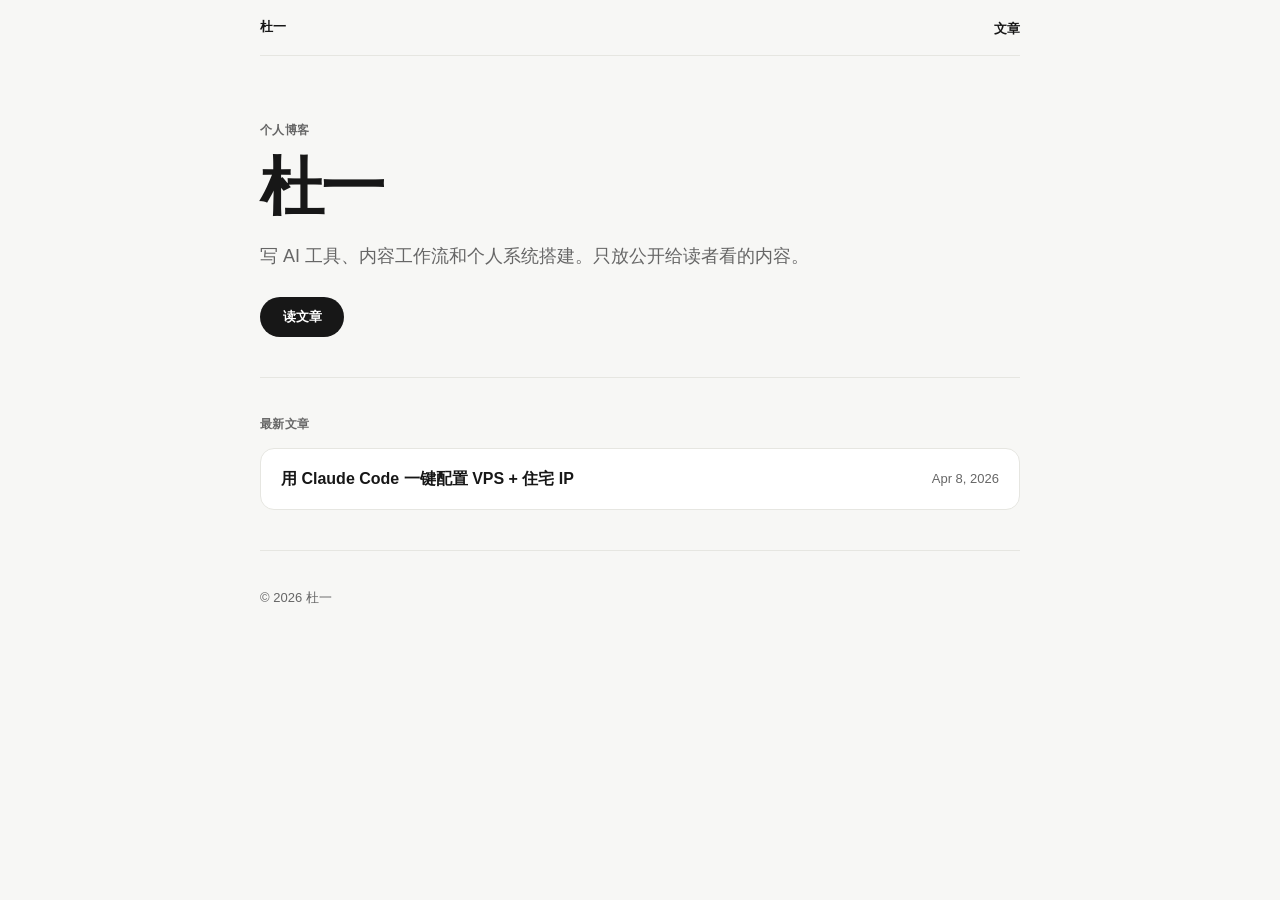
==== commit 808f8ddc: "Simplify homepage to editorial layout" ====
--- a/index.html
+++ b/index.html
@@ -16,52 +16,38 @@
     <div class="site-shell">
       <header class="topbar">
         <a class="brand" href="./index.html">
-          <span class="brand-mark">D</span>
-          <span class="brand-copy">
-            <strong>杜一</strong>
-            <small>Personal Blog</small>
-          </span>
+          <strong>杜一</strong>
         </a>
+
+        <nav class="topbar-nav" aria-label="主导航">
+          <a href="#articles">文章</a>
+        </nav>
       </header>
 
-      <main class="workspace workspace-single">
-        <section class="main-feed">
-          <section class="panel composer reveal" id="overview">
-              <div class="composer-head">
-                <div class="avatar">杜</div>
-                <div class="composer-copy">
-                  <p class="eyebrow">个人博客</p>
-                  <h1>写我真正做过、试过、跑通过的东西。</h1>
-                  <p>
-                    我是杜一，关注 AI 工具、内容工作流和个人系统搭建。这里放公开写给读者的文章，不放搭建过程和维护说明。
-                  </p>
-                </div>
-              </div>
-            </section>
+      <main class="home-main">
+        <section class="hero">
+          <p class="hero-kicker">个人博客</p>
+          <h1>杜一</h1>
+          <p class="hero-copy">
+            写 AI 工具、内容工作流和个人系统搭建。只放公开给读者看的内容。
+          </p>
+          <a class="hero-link" href="./articles/claude-code-vps-residential-ip.html">读文章</a>
+        </section>
 
-          <section class="feed-group reveal" id="writing">
-            <div class="group-heading">
-              <p class="panel-label">文章</p>
-              <h2>从这一篇开始读</h2>
-            </div>
+        <section class="article-list" id="articles">
+          <div class="section-head">
+            <p>最新文章</p>
+          </div>
 
-            <article class="panel feed-card" data-track="featured article">
-              <div class="feed-meta">
-                <span class="feed-type">站内文章</span>
-                <span>2026 / 04</span>
-              </div>
-              <h3>用 Claude Code 一键配置 VPS + 住宅 IP</h3>
-              <p>
-                把 VPS、住宅 IP、订阅服务和客户端导入串成一条自动化流程，适合做成可复制的实操手册。
-              </p>
-              <a class="feed-link" href="./articles/claude-code-vps-residential-ip.html">阅读全文</a>
-            </article>
-          </section>
+          <a class="article-row" href="./articles/claude-code-vps-residential-ip.html">
+            <span class="article-row-title">用 Claude Code 一键配置 VPS + 住宅 IP</span>
+            <time datetime="2026-04-08">Apr 8, 2026</time>
+          </a>
         </section>
       </main>
 
       <footer class="site-footer">
-        <p>© <span id="year"></span> 杜一 · 个人博客。</p>
+        <p>© <span id="year"></span> 杜一</p>
       </footer>
     </div>
 
--- a/styles.css
+++ b/styles.css
@@ -1,13 +1,9 @@
 :root {
-  --bg: #f3f5f8;
-  --bg-soft: rgba(255, 255, 255, 0.76);
-  --panel: rgba(255, 255, 255, 0.92);
-  --line: rgba(31, 36, 48, 0.08);
-  --text: #1f2430;
-  --muted: #6d7382;
-  --brand: #23b189;
-  --brand-deep: #17946f;
-  --shadow: 0 24px 70px rgba(31, 36, 48, 0.08);
+  --bg: #f7f7f5;
+  --panel: #ffffff;
+  --text: #171717;
+  --muted: #666666;
+  --line: #e6e6e1;
 }
 
 * {
@@ -21,25 +17,10 @@
 body {
   margin: 0;
   min-width: 320px;
+  background: var(--bg);
   color: var(--text);
-  font-family: "Avenir Next", "PingFang SC", "Hiragino Sans GB", "Microsoft YaHei", sans-serif;
-  line-height: 1.65;
-  background:
-    radial-gradient(circle at top right, rgba(244, 164, 96, 0.18), transparent 28%),
-    radial-gradient(circle at left 20%, rgba(35, 177, 137, 0.12), transparent 26%),
-    linear-gradient(180deg, #f8f9fb 0%, #f2f4f7 52%, #edf1f5 100%);
-}
-
-body::before {
-  content: "";
-  position: fixed;
-  inset: 0;
-  background-image:
-    linear-gradient(rgba(145, 154, 171, 0.05) 1px, transparent 1px),
-    linear-gradient(90deg, rgba(145, 154, 171, 0.05) 1px, transparent 1px);
-  background-size: 36px 36px;
-  mask-image: linear-gradient(180deg, rgba(0, 0, 0, 0.8), transparent 78%);
-  pointer-events: none;
+  font-family: "PingFang SC", "Hiragino Sans GB", "Microsoft YaHei", sans-serif;
+  line-height: 1.7;
 }
 
 a {
@@ -47,242 +28,152 @@
   text-decoration: none;
 }
 
-h1,
-h2,
-h3,
-p {
+p,
+h1 {
   margin: 0;
 }
 
 .site-shell {
-  width: min(calc(100% - 2rem), 940px);
+  width: min(calc(100% - 32px), 760px);
   margin: 0 auto;
-  padding: 1.25rem 0 3rem;
+  padding-bottom: 56px;
 }
 
 .topbar {
   display: flex;
   align-items: center;
   justify-content: space-between;
-  gap: 1rem;
-  padding: 0.5rem 0 1.4rem;
+  gap: 16px;
+  min-height: 56px;
+  border-bottom: 1px solid var(--line);
 }
 
-.brand {
-  display: inline-flex;
-  align-items: center;
-  gap: 0.85rem;
+.brand,
+.topbar-nav a {
+  font-size: 13px;
+  font-weight: 600;
+  letter-spacing: 0.01em;
 }
 
-.brand-mark {
-  display: grid;
-  place-items: center;
-  width: 2.9rem;
-  height: 2.9rem;
-  border-radius: 50%;
-  background: linear-gradient(135deg, var(--brand), #57d2b2);
-  color: #fff;
-  font-size: 1.15rem;
-  font-weight: 900;
-  box-shadow: 0 12px 28px rgba(35, 177, 137, 0.24);
+.home-main {
+  padding-top: 64px;
 }
 
-.brand-copy {
-  display: grid;
-  gap: 0.1rem;
+.hero {
+  padding-bottom: 40px;
+  border-bottom: 1px solid var(--line);
 }
 
-.brand-copy strong {
-  font-size: 1rem;
+.hero-kicker,
+.section-head p {
+  color: var(--muted);
+  font-size: 12px;
+  font-weight: 600;
+  letter-spacing: 0.04em;
 }
 
-.brand-copy small {
-  color: var(--muted);
-  font-size: 0.8rem;
-}
-
-.workspace {
-  display: block;
-}
-
-.main-feed {
-  display: grid;
-  gap: 1.2rem;
-}
-
-.panel {
-  border: 1px solid var(--line);
-  border-radius: 32px;
-  background: var(--panel);
-  box-shadow: var(--shadow);
-}
-
-.composer {
-  padding: clamp(1.7rem, 5vw, 4.5rem);
-}
-
-.composer-head {
-  display: grid;
-  grid-template-columns: auto minmax(0, 1fr);
-  gap: 1.25rem;
-  align-items: start;
-}
-
-.avatar {
-  display: grid;
-  place-items: center;
-  width: 4.4rem;
-  height: 4.4rem;
-  border-radius: 50%;
-  background: linear-gradient(135deg, var(--brand), #63d8ba);
-  color: #fff;
-  font-size: 1.6rem;
-  font-weight: 900;
-}
-
-.eyebrow,
-.panel-label {
-  color: #8c94a3;
-  font-size: 0.82rem;
-  font-weight: 800;
-  letter-spacing: 0.08em;
-  text-transform: uppercase;
-}
-
-.composer-copy h1 {
-  max-width: 11ch;
-  margin-top: 0.45rem;
-  font-size: clamp(2.9rem, 7.4vw, 5.8rem);
-  line-height: 0.96;
-  letter-spacing: -0.065em;
-}
-
-.composer-copy p:last-child {
-  max-width: 34rem;
-  margin-top: 1.15rem;
-  color: var(--muted);
-  font-size: 1.06rem;
-  line-height: 1.9;
-}
-
-.feed-group {
-  padding: 0.35rem 0;
-}
-
-.group-heading {
-  display: grid;
-  gap: 0.35rem;
-  margin-bottom: 1rem;
-}
-
-.group-heading h2 {
-  font-size: clamp(1.35rem, 3vw, 2rem);
-  line-height: 1.15;
+.hero h1 {
+  margin-top: 14px;
+  font-size: clamp(42px, 8vw, 64px);
+  line-height: 1.05;
   letter-spacing: -0.04em;
 }
 
-.feed-card {
-  padding: 1.5rem;
+.hero-copy {
+  max-width: 560px;
+  margin-top: 18px;
+  color: var(--muted);
+  font-size: 18px;
+  line-height: 1.85;
 }
 
-.feed-meta {
-  display: flex;
-  flex-wrap: wrap;
-  gap: 0.75rem;
-  color: var(--muted);
-  font-size: 0.92rem;
-  font-weight: 700;
-}
-
-.feed-type {
-  color: var(--brand-deep);
-}
-
-.feed-card h3 {
-  margin-top: 0.8rem;
-  font-size: clamp(1.45rem, 3vw, 2rem);
-  line-height: 1.18;
-  letter-spacing: -0.03em;
-}
-
-.feed-card p {
-  margin-top: 0.9rem;
-  max-width: 38rem;
-  color: var(--muted);
-  font-size: 1rem;
-}
-
-.feed-link {
+.hero-link {
   display: inline-flex;
   align-items: center;
   justify-content: center;
-  min-height: 3rem;
-  margin-top: 1.2rem;
-  padding: 0.7rem 1.1rem;
+  min-width: 84px;
+  min-height: 40px;
+  margin-top: 24px;
+  padding: 0 18px;
   border-radius: 999px;
-  background: linear-gradient(135deg, var(--brand), #49caa8);
-  color: #fff;
-  font-weight: 800;
-  box-shadow: 0 14px 28px rgba(35, 177, 137, 0.2);
+  background: #171717;
+  color: #ffffff;
+  font-size: 13px;
+  font-weight: 600;
+}
+
+.article-list {
+  padding: 36px 0 40px;
+}
+
+.article-row {
+  display: flex;
+  align-items: center;
+  justify-content: space-between;
+  gap: 20px;
+  margin-top: 14px;
+  padding: 18px 20px;
+  border: 1px solid var(--line);
+  border-radius: 14px;
+  background: var(--panel);
+  transition: border-color 160ms ease, transform 160ms ease;
+}
+
+.article-row:hover {
+  border-color: #d4d4cd;
+  transform: translateY(-1px);
+}
+
+.article-row-title {
+  font-size: 16px;
+  font-weight: 600;
+  line-height: 1.5;
+}
+
+.article-row time {
+  flex: none;
+  color: var(--muted);
+  font-size: 13px;
 }
 
 .site-footer {
-  padding-top: 1.8rem;
-  color: #8c94a3;
-  font-size: 0.88rem;
+  padding-top: 36px;
+  border-top: 1px solid var(--line);
+  color: var(--muted);
+  font-size: 13px;
 }
 
-.reveal {
-  opacity: 0;
-  transform: translateY(18px);
-  transition: opacity 320ms ease, transform 320ms ease;
-}
-
-.reveal.is-visible {
-  opacity: 1;
-  transform: translateY(0);
-}
-
-@media (max-width: 760px) {
+@media (max-width: 640px) {
   .site-shell {
-    width: min(calc(100% - 1rem), 940px);
-    padding-top: 0.85rem;
+    width: min(calc(100% - 20px), 760px);
   }
 
-  .topbar {
-    padding-bottom: 1rem;
+  .home-main {
+    padding-top: 36px;
   }
 
-  .composer {
-    padding: 1.3rem;
-    border-radius: 26px;
+  .hero {
+    padding-bottom: 32px;
   }
 
-  .composer-head {
-    grid-template-columns: 1fr;
-    gap: 1rem;
+  .hero h1 {
+    font-size: 44px;
   }
 
-  .avatar {
-    width: 3rem;
-    height: 3rem;
-    font-size: 1.2rem;
-  }
-
-  .composer-copy h1 {
-    max-width: none;
-    font-size: clamp(2.4rem, 13vw, 3.5rem);
-    line-height: 1.02;
-  }
-
-  .composer-copy p:last-child {
-    margin-top: 0.95rem;
-    font-size: 0.98rem;
+  .hero-copy {
+    margin-top: 14px;
+    font-size: 16px;
     line-height: 1.8;
   }
 
-  .feed-card {
-    padding: 1.25rem;
-    border-radius: 26px;
+  .article-list {
+    padding: 28px 0 32px;
+  }
+
+  .article-row {
+    align-items: flex-start;
+    flex-direction: column;
+    gap: 8px;
+    padding: 16px;
   }
 }
